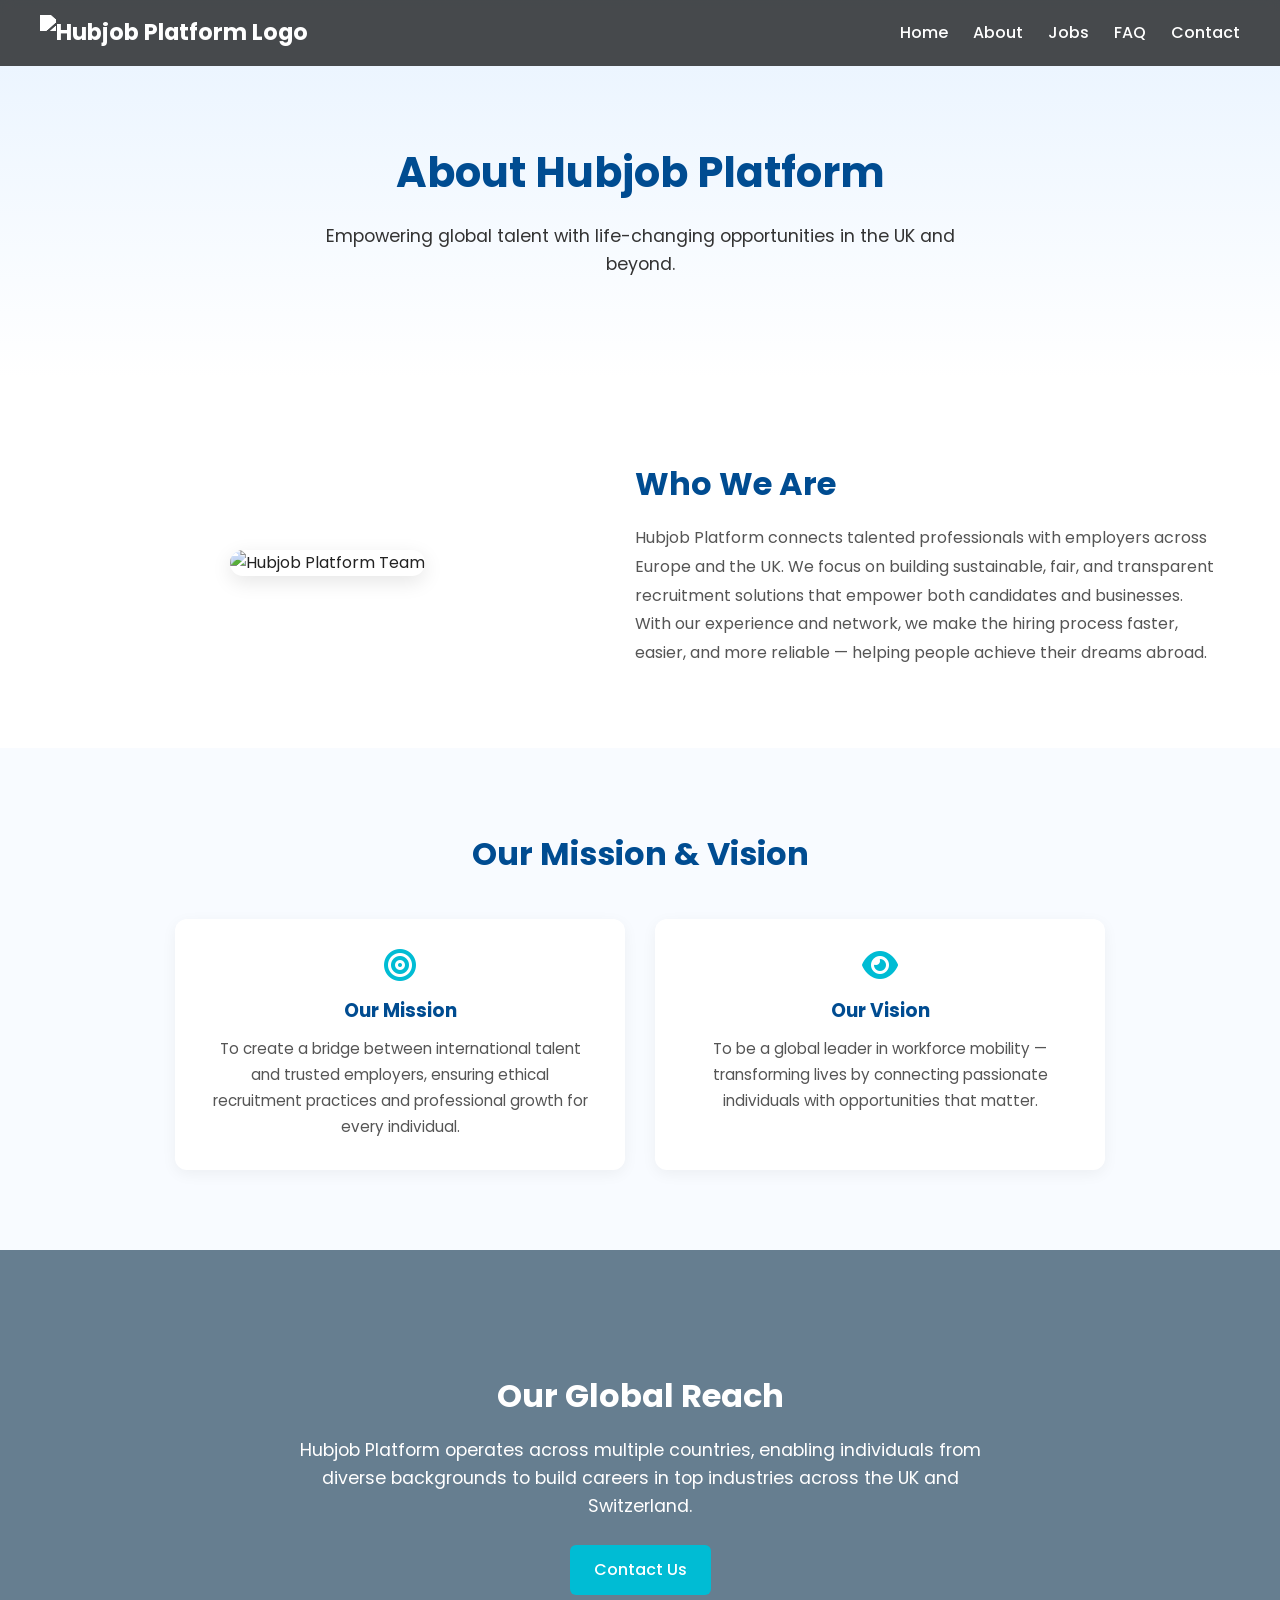
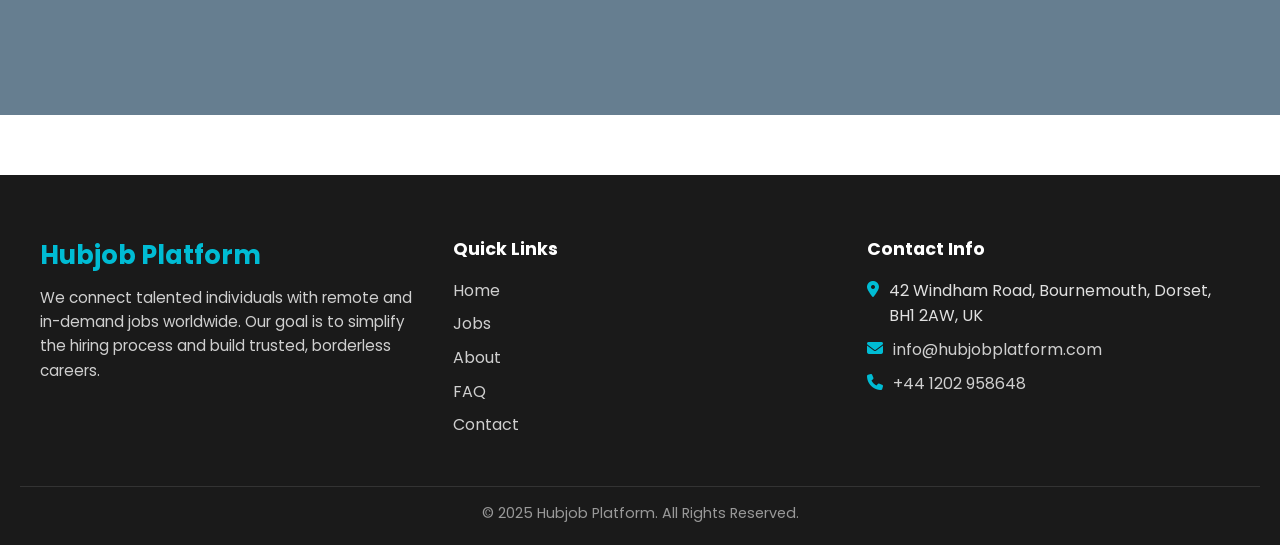
==== about.html @ c03b11eb "Initial commit" ====
<!DOCTYPE html>
<html lang="en">
<head>
  <meta charset="UTF-8" />
  <meta name="viewport" content="width=device-width, initial-scale=1.0" />
  <title>About | Hubjob Platform</title>
  <link rel="stylesheet" href="https://cdnjs.cloudflare.com/ajax/libs/font-awesome/6.5.0/css/all.min.css">
  <link href="https://fonts.googleapis.com/css2?family=Poppins:wght@300;400;600;700&amp;display=swap" rel="stylesheet">


<!-- Google tag (gtag.js) -->
<script async src="https://www.googletagmanager.com/gtag/js?id=AW-17786385681"></script>
<script>
  window.dataLayer = window.dataLayer || [];
  function gtag(){dataLayer.push(arguments);}
  gtag('js', new Date());

  gtag('config', 'AW-17786385681');
</script>


  <style>
    * { margin: 0; padding: 0; box-sizing: border-box; font-family: "Poppins", sans-serif; }
    body { background: #fff; color: #222; line-height: 1.6; }

    /* ===== NAVBAR ===== */
    nav {
      width: 100%;
      background: rgba(0, 0, 0, 0.7);
      position: fixed;
      top: 0;
      left: 0;
      z-index: 1000;
      display: flex;
      justify-content: space-between;
      align-items: center;
      padding: 15px 40px;
      backdrop-filter: blur(6px);
    }
    .nav-logo { color: #00bcd4; font-weight: 700; font-size: 1.4rem; text-decoration: none; }
    .nav-links { display: flex; gap: 25px; }
    .nav-links a { color: #fff; text-decoration: none; font-weight: 500; transition: color 0.3s ease; }
    .nav-links a:hover { color: #00bcd4; }
    .menu-toggle { display: none; font-size: 1.5rem; color: #fff; cursor: pointer; }

    @media (max-width: 768px) {
      .nav-links {
        display: none;
        position: absolute;
        top: 60px; right: 0;
        background: rgba(0, 0, 0, 0.9);
        flex-direction: column;
        width: 100%; text-align: center;
        padding: 15px 0;
      }
      .nav-links.active { display: flex; }
      .menu-toggle { display: block; }
    }

    /* ===== HERO SECTION ===== */
    .hero {
      background: linear-gradient(180deg, #e8f3ff, #ffffff);
      text-align: center;
      padding: 140px 20px 100px;
    }
    .hero h1 {
      font-size: 2.6rem;
      color: #004c91;
      font-weight: 700;
      margin-bottom: 15px;
      animation: fadeIn 1.2s ease forwards;
    }
    .hero p {
      color: #333;
      font-size: 1.1rem;
      max-width: 700px;
      margin: 0 auto;
      opacity: 0.9;
      animation: fadeIn 2s ease forwards;
    }

    /* ===== WHO WE ARE ===== */
    .about-section {
      display: flex;
      flex-wrap: wrap;
      align-items: center;
      justify-content: space-between;
      gap: 40px;
      max-width: 1200px;
      margin: 80px auto;
      padding: 0 20px;
    }
    .about-text {
      flex: 1 1 500px;
      animation: fadeInUp 1s ease forwards;
    }
    .about-text h2 {
      font-size: 2rem;
      color: #004c91;
      margin-bottom: 15px;
    }
    .about-text p {
      color: #555;
      font-size: 1rem;
      line-height: 1.8;
    }
    .about-image {
      flex: 1 1 450px;
      text-align: center;
      animation: fadeInUp 1.5s ease forwards;
    }
    .about-image img {
      max-width: 100%;
      height: auto;
      border-radius: 14px;
      box-shadow: 0 6px 20px rgba(0,0,0,0.1);
    }

    /* ===== MISSION & VISION ===== */
    .mission-vision {
      background: #f8fbff;
      padding: 80px 20px;
      text-align: center;
    }
    .mission-vision h2 {
      color: #004c91;
      font-size: 2rem;
      margin-bottom: 40px;
    }
    .mv-cards {
      display: flex;
      flex-wrap: wrap;
      justify-content: center;
      gap: 30px;
    }
    .mv-card {
      background: #fff;
      padding: 30px;
      border-radius: 12px;
      box-shadow: 0 4px 15px rgba(0,0,0,0.05);
      flex: 1 1 300px;
      max-width: 450px;
      animation: fadeInUp 1s ease forwards;
    }
    .mv-card i {
      font-size: 2rem;
      color: #00bcd4;
      margin-bottom: 15px;
    }
    .mv-card h3 {
      color: #004c91;
      margin-bottom: 10px;
    }
    .mv-card p {
      color: #555;
      font-size: 0.95rem;
      line-height: 1.7;
    }

    /* ===== GLOBAL REACH ===== */
    .global-reach {
      position: relative;
      background: url('https://images.unsplash.com/photo-1517638851339-4ab3d7eb7a2b?auto=format&amp;fit=crop&amp;w=1400&amp;q=80') center/cover no-repeat;
      color: #fff;
      text-align: center;
      padding: 120px 20px;
    }
    .global-reach::before {
      content: "";
      position: absolute;
      inset: 0;
      background: rgba(0, 40, 70, 0.6);
    }
    .global-reach h2, .global-reach p, .global-reach a {
      position: relative;
      z-index: 2;
    }
    .global-reach h2 {
      font-size: 2rem;
      margin-bottom: 15px;
    }
    .global-reach p {
      max-width: 700px;
      margin: 0 auto 25px;
      font-size: 1.1rem;
    }
    .global-reach a {
      display: inline-block;
      padding: 12px 24px;
      background: #00bcd4;
      color: #fff;
      text-decoration: none;
      border-radius: 6px;
      font-weight: 500;
      transition: background 0.3s ease;
    }
    .global-reach a:hover { background: #009cb4; }

    /* ===== FOOTER ===== */
    footer {
      background-color: #1a1a1a;
      color: #e0e0e0;
      padding: 60px 20px 20px;
      margin-top: 60px;
    }
    .footer-container {
      display: flex;
      flex-wrap: wrap;
      justify-content: space-between;
      gap: 40px;
      max-width: 1200px;
      margin: 0 auto;
    }
    .footer-col { flex: 1 1 300px; min-width: 250px; }
    .footer-logo { color: #00bcd4; font-size: 1.6rem; font-weight: 700; margin-bottom: 10px; }
    .footer-about { line-height: 1.6; font-size: 0.95rem; color: #cfcfcf; }
    .footer-col h3 { color: #fff; font-size: 1.1rem; margin-bottom: 15px; }
    .footer-col ul { list-style: none; padding: 0; margin: 0; }
    .footer-col ul li { margin: 8px 0; }
    .footer-col ul li a { color: #cfcfcf; text-decoration: none; transition: color 0.3s ease; }
    .footer-col ul li a:hover { color: #00bcd4; }
    .contact-list li { display: flex; align-items: flex-start; gap: 10px; }
    .contact-list i { color: #00bcd4; font-size: 1rem; margin-top: 3px; }
    .footer-bottom {
      text-align: center;
      border-top: 1px solid #333;
      margin-top: 40px;
      padding-top: 15px;
      font-size: 0.9rem;
      color: #999;
    }

    @media (max-width: 768px) {
      .about-section { flex-direction: column; text-align: center; }
      .footer-container { flex-direction: column; text-align: center; }
      .contact-list li { justify-content: center; }
    }

    /* ===== FADE ANIMATION ===== */
    @keyframes fadeInUp {
      from { opacity: 0; transform: translateY(20px); }
      to { opacity: 1; transform: translateY(0); }
    }
    @keyframes fadeIn {
      from { opacity: 0; }
      to { opacity: 1; }
    }
  </style>
</head>

<body>
  <!-- ===== NAVBAR ===== -->
  <nav>
    <a href="index.html" class="nav-logo">
      <img src="static/images/logo22.png"
           alt="Hubjob Platform Logo"
           style="height:50px; width:auto; filter: brightness(0) invert(1);">
    </a>
    <div class="menu-toggle" id="menu-toggle"><i class="fa-solid fa-bars"></i></div>
    <div class="nav-links" id="nav-links">
      <a href="index.html">Home</a>
      <a href="about.html" class="active">About</a>
      <a href="jobs.html">Jobs</a>
      <a href="faq.html">FAQ</a>
      <a href="apply.html">Contact</a>
    </div>
  </nav>

  <!-- ===== HERO ===== -->
  <section class="hero">
    <h1>About Hubjob Platform</h1>
    <p>Empowering global talent with life-changing opportunities in the UK and beyond.</p>
  </section>

  <!-- ===== WHO WE ARE ===== -->
  <section class="about-section">
    <div class="about-image">
      <img src="https://images.unsplash.com/photo-1600880292089-90a7e086ee0c?auto=format&amp;fit=crop&amp;w=900&amp;q=80" alt="Hubjob Platform Team">
    </div>
    <div class="about-text">
      <h2>Who We Are</h2>
      <p>Hubjob Platform connects talented professionals with employers across Europe and the UK.
      We focus on building sustainable, fair, and transparent recruitment solutions that empower
      both candidates and businesses. With our experience and network, we make the hiring process
      faster, easier, and more reliable — helping people achieve their dreams abroad.</p>
    </div>
  </section>

  <!-- ===== MISSION & VISION ===== -->
  <section class="mission-vision">
    <h2>Our Mission & Vision</h2>
    <div class="mv-cards">
      <div class="mv-card">
        <i class="fa-solid fa-bullseye"></i>
        <h3>Our Mission</h3>
        <p>To create a bridge between international talent and trusted employers,
        ensuring ethical recruitment practices and professional growth for every individual.</p>
      </div>
      <div class="mv-card">
        <i class="fa-solid fa-eye"></i>
        <h3>Our Vision</h3>
        <p>To be a global leader in workforce mobility — transforming lives by connecting
        passionate individuals with opportunities that matter.</p>
      </div>
    </div>
  </section>

  <!-- ===== GLOBAL REACH ===== -->
  <section class="global-reach">
    <h2>Our Global Reach</h2>
    <p>Hubjob Platform operates across multiple countries, enabling individuals from diverse
    backgrounds to build careers in top industries across the UK and Switzerland.</p>
    <a href="apply.html">Contact Us</a>
  </section>

  <!-- ===== FOOTER ===== -->
  <footer>
    <div class="footer-container">
      <div class="footer-col">
        <h2 class="footer-logo">Hubjob Platform</h2>
        <p class="footer-about">
          We connect talented individuals with remote and in-demand jobs worldwide. Our goal is to simplify the hiring process and build trusted, borderless careers.
        </p>
      </div>
      <div class="footer-col">
        <h3>Quick Links</h3>
        <ul>
          <li><a href="index.html">Home</a></li>
          <li><a href="jobs.html">Jobs</a></li>
          <li><a href="about.html">About</a></li>
          <li><a href="faq.html">FAQ</a></li>
          <li><a href="apply.html">Contact</a></li>
        </ul>
      </div>
      <div class="footer-col">
        <h3>Contact Info</h3>
        <ul class="contact-list">
          <li><i class="fa-solid fa-location-dot"></i><span>42 Windham Road, Bournemouth, Dorset, BH1 2AW, UK</span></li>
          <li><i class="fa-solid fa-envelope"></i><a href="mailto:info@hubjobplatform.com">info@hubjobplatform.com</a></li>
          <li><i class="fa-solid fa-phone"></i><a href="tel:+441202958648">+44 1202 958648</a></li>
        </ul>
      </div>
    </div>
    <div class="footer-bottom">
      <p>© 2025 Hubjob Platform. All Rights Reserved.</p>
    </div>
  </footer>

  <script>
    const toggle = document.getElementById('menu-toggle');
    const navLinks = document.getElementById('nav-links');
    toggle.addEventListener('click', () => {
      navLinks.classList.toggle('active');
    });
  </script>
</body>
</html>
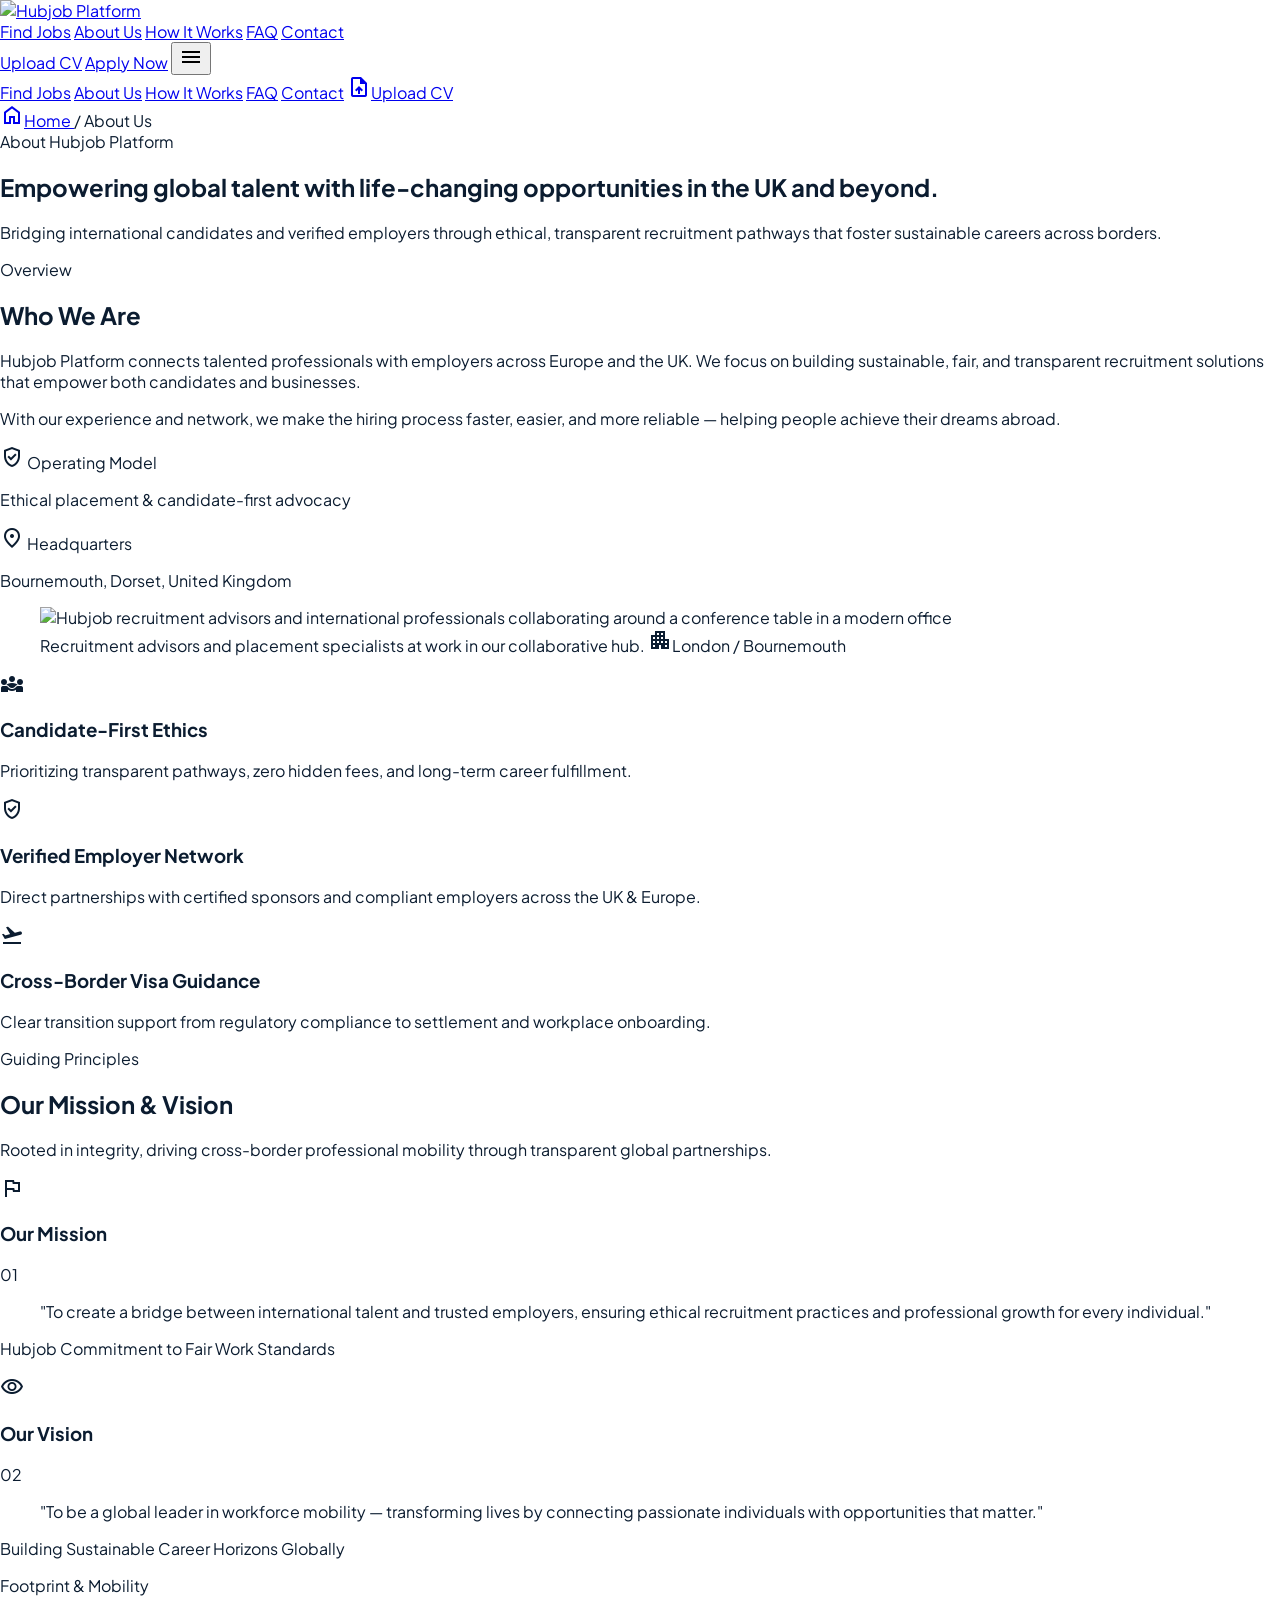
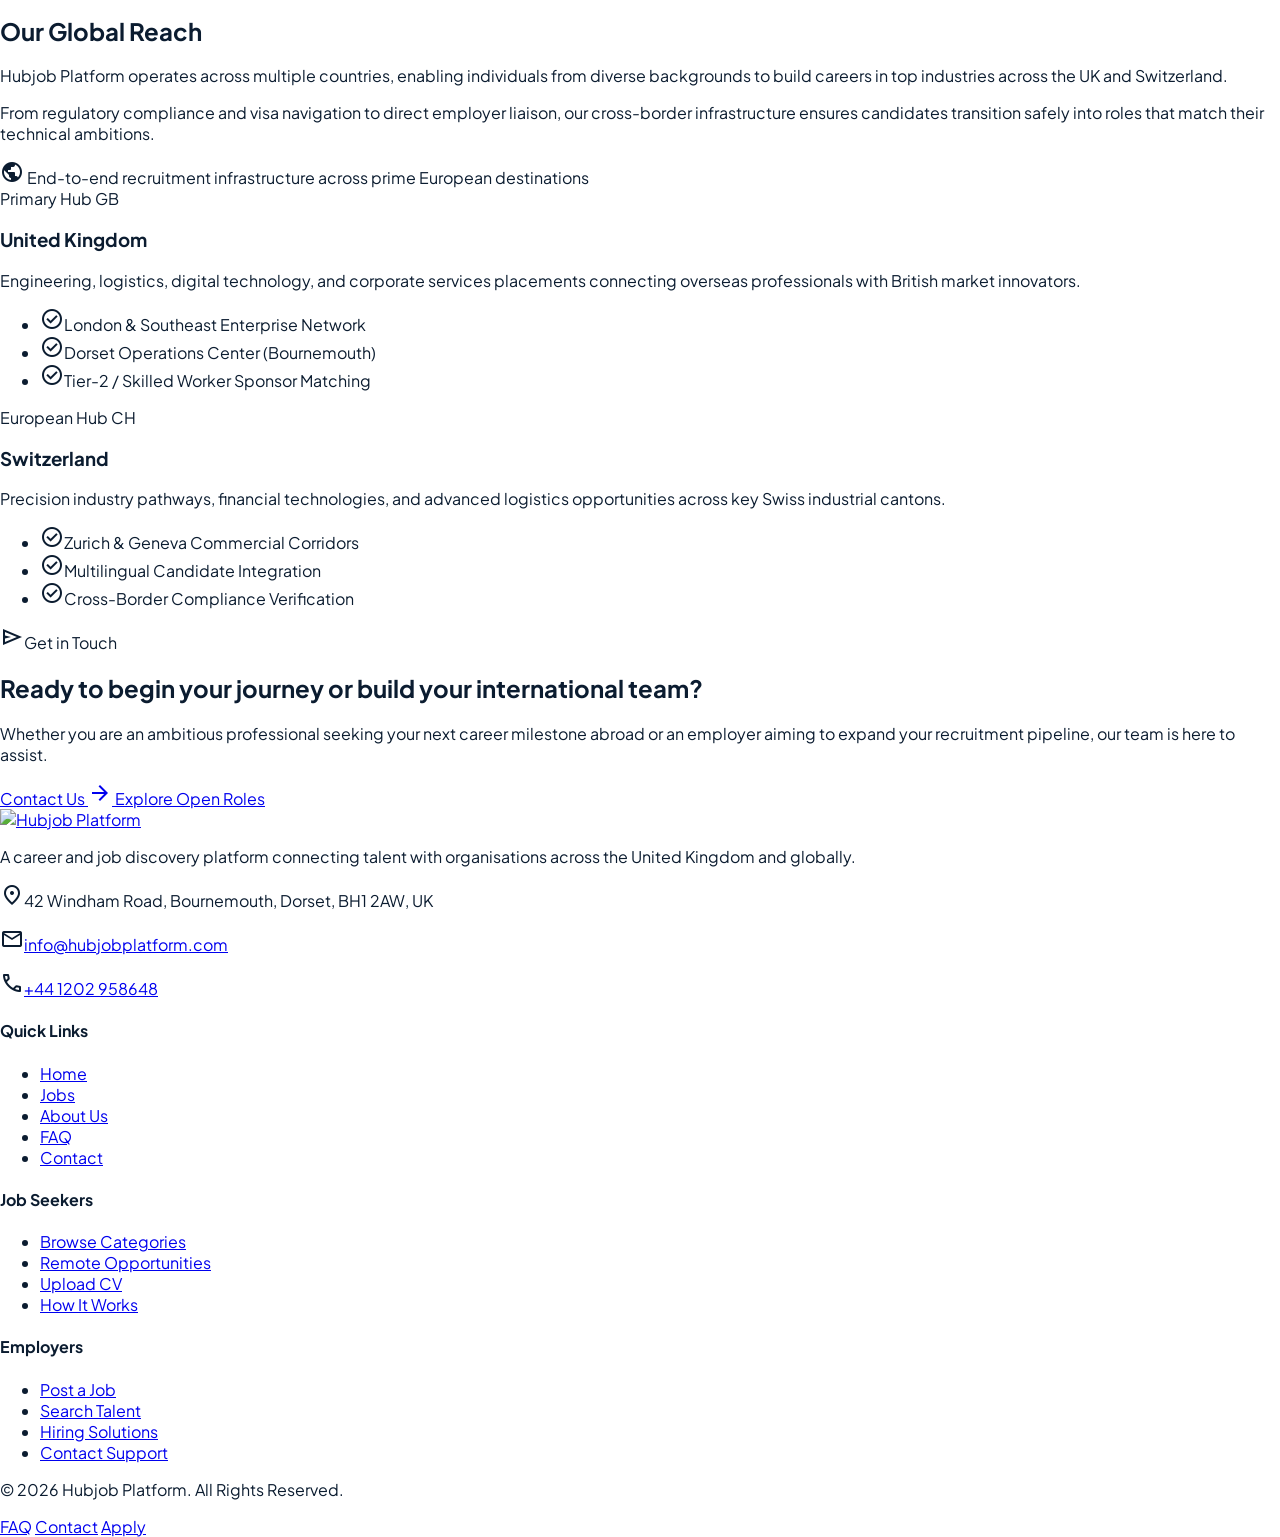
==== commit b11be694: "dc" ====
--- a/about.html
+++ b/about.html
@@ -1,12 +1,10 @@
 <!DOCTYPE html>
 <html lang="en">
 <head>
-  <meta charset="UTF-8" />
-  <meta name="viewport" content="width=device-width, initial-scale=1.0" />
-  <title>About | Hubjob Platform</title>
-  <link rel="stylesheet" href="https://cdnjs.cloudflare.com/ajax/libs/font-awesome/6.5.0/css/all.min.css">
-  <link href="https://fonts.googleapis.com/css2?family=Poppins:wght@300;400;600;700&amp;display=swap" rel="stylesheet">
-
+<meta charset="utf-8"/>
+<meta content="width=device-width, initial-scale=1.0" name="viewport"/>
+<title>About Us — Hubjob Platform</title>
+<meta content="Hubjob Platform bridges international candidates and verified employers through ethical, transparent recruitment across the UK and Europe." name="description"/>
 
 <!-- Google tag (gtag.js) -->
 <script async src="https://www.googletagmanager.com/gtag/js?id=AW-17786385681"></script>
@@ -14,344 +12,346 @@
   window.dataLayer = window.dataLayer || [];
   function gtag(){dataLayer.push(arguments);}
   gtag('js', new Date());
-
   gtag('config', 'AW-17786385681');
 </script>
 
-
-  <style>
-    * { margin: 0; padding: 0; box-sizing: border-box; font-family: "Poppins", sans-serif; }
-    body { background: #fff; color: #222; line-height: 1.6; }
-
-    /* ===== NAVBAR ===== */
-    nav {
-      width: 100%;
-      background: rgba(0, 0, 0, 0.7);
-      position: fixed;
-      top: 0;
-      left: 0;
-      z-index: 1000;
-      display: flex;
-      justify-content: space-between;
-      align-items: center;
-      padding: 15px 40px;
-      backdrop-filter: blur(6px);
-    }
-    .nav-logo { color: #00bcd4; font-weight: 700; font-size: 1.4rem; text-decoration: none; }
-    .nav-links { display: flex; gap: 25px; }
-    .nav-links a { color: #fff; text-decoration: none; font-weight: 500; transition: color 0.3s ease; }
-    .nav-links a:hover { color: #00bcd4; }
-    .menu-toggle { display: none; font-size: 1.5rem; color: #fff; cursor: pointer; }
-
-    @media (max-width: 768px) {
-      .nav-links {
-        display: none;
-        position: absolute;
-        top: 60px; right: 0;
-        background: rgba(0, 0, 0, 0.9);
-        flex-direction: column;
-        width: 100%; text-align: center;
-        padding: 15px 0;
-      }
-      .nav-links.active { display: flex; }
-      .menu-toggle { display: block; }
-    }
-
-    /* ===== HERO SECTION ===== */
-    .hero {
-      background: linear-gradient(180deg, #e8f3ff, #ffffff);
-      text-align: center;
-      padding: 140px 20px 100px;
-    }
-    .hero h1 {
-      font-size: 2.6rem;
-      color: #004c91;
-      font-weight: 700;
-      margin-bottom: 15px;
-      animation: fadeIn 1.2s ease forwards;
-    }
-    .hero p {
-      color: #333;
-      font-size: 1.1rem;
-      max-width: 700px;
-      margin: 0 auto;
-      opacity: 0.9;
-      animation: fadeIn 2s ease forwards;
-    }
-
-    /* ===== WHO WE ARE ===== */
-    .about-section {
-      display: flex;
-      flex-wrap: wrap;
-      align-items: center;
-      justify-content: space-between;
-      gap: 40px;
-      max-width: 1200px;
-      margin: 80px auto;
-      padding: 0 20px;
-    }
-    .about-text {
-      flex: 1 1 500px;
-      animation: fadeInUp 1s ease forwards;
-    }
-    .about-text h2 {
-      font-size: 2rem;
-      color: #004c91;
-      margin-bottom: 15px;
-    }
-    .about-text p {
-      color: #555;
-      font-size: 1rem;
-      line-height: 1.8;
-    }
-    .about-image {
-      flex: 1 1 450px;
-      text-align: center;
-      animation: fadeInUp 1.5s ease forwards;
-    }
-    .about-image img {
-      max-width: 100%;
-      height: auto;
-      border-radius: 14px;
-      box-shadow: 0 6px 20px rgba(0,0,0,0.1);
-    }
-
-    /* ===== MISSION & VISION ===== */
-    .mission-vision {
-      background: #f8fbff;
-      padding: 80px 20px;
-      text-align: center;
-    }
-    .mission-vision h2 {
-      color: #004c91;
-      font-size: 2rem;
-      margin-bottom: 40px;
-    }
-    .mv-cards {
-      display: flex;
-      flex-wrap: wrap;
-      justify-content: center;
-      gap: 30px;
-    }
-    .mv-card {
-      background: #fff;
-      padding: 30px;
-      border-radius: 12px;
-      box-shadow: 0 4px 15px rgba(0,0,0,0.05);
-      flex: 1 1 300px;
-      max-width: 450px;
-      animation: fadeInUp 1s ease forwards;
-    }
-    .mv-card i {
-      font-size: 2rem;
-      color: #00bcd4;
-      margin-bottom: 15px;
-    }
-    .mv-card h3 {
-      color: #004c91;
-      margin-bottom: 10px;
-    }
-    .mv-card p {
-      color: #555;
-      font-size: 0.95rem;
-      line-height: 1.7;
-    }
-
-    /* ===== GLOBAL REACH ===== */
-    .global-reach {
-      position: relative;
-      background: url('https://images.unsplash.com/photo-1517638851339-4ab3d7eb7a2b?auto=format&amp;fit=crop&amp;w=1400&amp;q=80') center/cover no-repeat;
-      color: #fff;
-      text-align: center;
-      padding: 120px 20px;
-    }
-    .global-reach::before {
-      content: "";
-      position: absolute;
-      inset: 0;
-      background: rgba(0, 40, 70, 0.6);
-    }
-    .global-reach h2, .global-reach p, .global-reach a {
-      position: relative;
-      z-index: 2;
-    }
-    .global-reach h2 {
-      font-size: 2rem;
-      margin-bottom: 15px;
-    }
-    .global-reach p {
-      max-width: 700px;
-      margin: 0 auto 25px;
-      font-size: 1.1rem;
-    }
-    .global-reach a {
-      display: inline-block;
-      padding: 12px 24px;
-      background: #00bcd4;
-      color: #fff;
-      text-decoration: none;
-      border-radius: 6px;
-      font-weight: 500;
-      transition: background 0.3s ease;
-    }
-    .global-reach a:hover { background: #009cb4; }
-
-    /* ===== FOOTER ===== */
-    footer {
-      background-color: #1a1a1a;
-      color: #e0e0e0;
-      padding: 60px 20px 20px;
-      margin-top: 60px;
-    }
-    .footer-container {
-      display: flex;
-      flex-wrap: wrap;
-      justify-content: space-between;
-      gap: 40px;
-      max-width: 1200px;
-      margin: 0 auto;
-    }
-    .footer-col { flex: 1 1 300px; min-width: 250px; }
-    .footer-logo { color: #00bcd4; font-size: 1.6rem; font-weight: 700; margin-bottom: 10px; }
-    .footer-about { line-height: 1.6; font-size: 0.95rem; color: #cfcfcf; }
-    .footer-col h3 { color: #fff; font-size: 1.1rem; margin-bottom: 15px; }
-    .footer-col ul { list-style: none; padding: 0; margin: 0; }
-    .footer-col ul li { margin: 8px 0; }
-    .footer-col ul li a { color: #cfcfcf; text-decoration: none; transition: color 0.3s ease; }
-    .footer-col ul li a:hover { color: #00bcd4; }
-    .contact-list li { display: flex; align-items: flex-start; gap: 10px; }
-    .contact-list i { color: #00bcd4; font-size: 1rem; margin-top: 3px; }
-    .footer-bottom {
-      text-align: center;
-      border-top: 1px solid #333;
-      margin-top: 40px;
-      padding-top: 15px;
-      font-size: 0.9rem;
-      color: #999;
-    }
-
-    @media (max-width: 768px) {
-      .about-section { flex-direction: column; text-align: center; }
-      .footer-container { flex-direction: column; text-align: center; }
-      .contact-list li { justify-content: center; }
-    }
-
-    /* ===== FADE ANIMATION ===== */
-    @keyframes fadeInUp {
-      from { opacity: 0; transform: translateY(20px); }
-      to { opacity: 1; transform: translateY(0); }
-    }
-    @keyframes fadeIn {
-      from { opacity: 0; }
-      to { opacity: 1; }
-    }
-  </style>
+<link href="https://fonts.googleapis.com" rel="preconnect"/>
+<link crossorigin="" href="https://fonts.gstatic.com" rel="preconnect"/>
+<link href="https://fonts.googleapis.com/css2?family=Plus+Jakarta+Sans:wght@400;500;600;700;800&amp;display=swap" rel="stylesheet"/>
+<link href="https://fonts.googleapis.com/css2?family=Material+Symbols+Outlined:opsz,wght,FILL,GRAD@20..48,100..700,0..1,-50..200&amp;display=block" rel="stylesheet"/>
+<link href="assets/css/site.css" rel="stylesheet"/>
+<script src="https://cdn.tailwindcss.com?plugins=forms"></script>
+<script src="assets/js/tailwind-config.js"></script>
 </head>
-
-<body>
-  <!-- ===== NAVBAR ===== -->
-  <nav>
-    <a href="index.html" class="nav-logo">
-      <img src="static/images/logo22.png"
-           alt="Hubjob Platform Logo"
-           style="height:50px; width:auto; filter: brightness(0) invert(1);">
-    </a>
-    <div class="menu-toggle" id="menu-toggle"><i class="fa-solid fa-bars"></i></div>
-    <div class="nav-links" id="nav-links">
-      <a href="index.html">Home</a>
-      <a href="about.html" class="active">About</a>
-      <a href="jobs.html">Jobs</a>
-      <a href="faq.html">FAQ</a>
-      <a href="apply.html">Contact</a>
-    </div>
-  </nav>
-
-  <!-- ===== HERO ===== -->
-  <section class="hero">
-    <h1>About Hubjob Platform</h1>
-    <p>Empowering global talent with life-changing opportunities in the UK and beyond.</p>
-  </section>
-
-  <!-- ===== WHO WE ARE ===== -->
-  <section class="about-section">
-    <div class="about-image">
-      <img src="https://images.unsplash.com/photo-1600880292089-90a7e086ee0c?auto=format&amp;fit=crop&amp;w=900&amp;q=80" alt="Hubjob Platform Team">
-    </div>
-    <div class="about-text">
-      <h2>Who We Are</h2>
-      <p>Hubjob Platform connects talented professionals with employers across Europe and the UK.
-      We focus on building sustainable, fair, and transparent recruitment solutions that empower
-      both candidates and businesses. With our experience and network, we make the hiring process
-      faster, easier, and more reliable — helping people achieve their dreams abroad.</p>
-    </div>
-  </section>
-
-  <!-- ===== MISSION & VISION ===== -->
-  <section class="mission-vision">
-    <h2>Our Mission & Vision</h2>
-    <div class="mv-cards">
-      <div class="mv-card">
-        <i class="fa-solid fa-bullseye"></i>
-        <h3>Our Mission</h3>
-        <p>To create a bridge between international talent and trusted employers,
-        ensuring ethical recruitment practices and professional growth for every individual.</p>
-      </div>
-      <div class="mv-card">
-        <i class="fa-solid fa-eye"></i>
-        <h3>Our Vision</h3>
-        <p>To be a global leader in workforce mobility — transforming lives by connecting
-        passionate individuals with opportunities that matter.</p>
-      </div>
-    </div>
-  </section>
-
-  <!-- ===== GLOBAL REACH ===== -->
-  <section class="global-reach">
-    <h2>Our Global Reach</h2>
-    <p>Hubjob Platform operates across multiple countries, enabling individuals from diverse
-    backgrounds to build careers in top industries across the UK and Switzerland.</p>
-    <a href="apply.html">Contact Us</a>
-  </section>
-
-  <!-- ===== FOOTER ===== -->
-  <footer>
-    <div class="footer-container">
-      <div class="footer-col">
-        <h2 class="footer-logo">Hubjob Platform</h2>
-        <p class="footer-about">
-          We connect talented individuals with remote and in-demand jobs worldwide. Our goal is to simplify the hiring process and build trusted, borderless careers.
-        </p>
-      </div>
-      <div class="footer-col">
-        <h3>Quick Links</h3>
-        <ul>
-          <li><a href="index.html">Home</a></li>
-          <li><a href="jobs.html">Jobs</a></li>
-          <li><a href="about.html">About</a></li>
-          <li><a href="faq.html">FAQ</a></li>
-          <li><a href="apply.html">Contact</a></li>
-        </ul>
-      </div>
-      <div class="footer-col">
-        <h3>Contact Info</h3>
-        <ul class="contact-list">
-          <li><i class="fa-solid fa-location-dot"></i><span>42 Windham Road, Bournemouth, Dorset, BH1 2AW, UK</span></li>
-          <li><i class="fa-solid fa-envelope"></i><a href="mailto:info@hubjobplatform.com">info@hubjobplatform.com</a></li>
-          <li><i class="fa-solid fa-phone"></i><a href="tel:+441202958648">+44 1202 958648</a></li>
-        </ul>
-      </div>
-    </div>
-    <div class="footer-bottom">
-      <p>© 2025 Hubjob Platform. All Rights Reserved.</p>
-    </div>
-  </footer>
-
-  <script>
-    const toggle = document.getElementById('menu-toggle');
-    const navLinks = document.getElementById('nav-links');
-    toggle.addEventListener('click', () => {
-      navLinks.classList.toggle('active');
-    });
-  </script>
+<body class="bg-white text-text-main font-sans antialiased selection:bg-slate-200">
+
+<!-- Header / Navigation -->
+<header class="sticky top-0 z-50 w-full bg-white/95 backdrop-blur-md border-b border-surface-border">
+<div class="max-w-6xl mx-auto px-4 sm:px-6 h-16 flex items-center justify-between gap-4">
+<a aria-label="Hubjob Platform home" class="flex items-center flex-shrink-0" href="index.html">
+<img alt="Hubjob Platform" class="h-9 w-auto object-contain" src="static/images/logo22.png"/>
+</a>
+<nav aria-label="Main" class="hidden md:flex items-center gap-6 lg:gap-7 text-[14px]">
+<a class="text-text-muted hover:text-primary transition-colors" href="jobs.html">Find Jobs</a>
+<a aria-current="page" class="font-semibold text-secondary" href="about.html">About Us</a>
+<a class="text-text-muted hover:text-primary transition-colors" href="index.html#how-it-works">How It Works</a>
+<a class="text-text-muted hover:text-primary transition-colors" href="faq.html">FAQ</a>
+<a class="text-text-muted hover:text-primary transition-colors" href="contact.html">Contact</a>
+</nav>
+<div class="flex items-center gap-2 sm:gap-3">
+<a class="hidden sm:inline-flex text-[14px] font-medium text-slate-700 hover:text-primary px-3 py-1.5 transition-colors" href="apply.html">Upload CV</a>
+<a class="inline-flex items-center justify-center text-[13px] font-semibold text-white bg-secondary hover:bg-secondary-hover px-4 py-2 rounded-md transition-colors shadow-sm" href="apply.html">Apply Now</a>
+<button aria-controls="mobile-menu" aria-expanded="false" aria-label="Open menu" class="md:hidden inline-flex items-center justify-center w-10 h-10 -mr-2 rounded-md text-primary hover:bg-slate-100 transition-colors" id="mobile-menu-toggle" type="button">
+<span class="material-symbols-outlined text-[26px]">menu</span>
+</button>
+</div>
+</div>
+<div class="md:hidden hidden border-t border-surface-border bg-white" id="mobile-menu">
+<nav aria-label="Mobile" class="max-w-6xl mx-auto px-4 sm:px-6 py-2 flex flex-col text-[15px]">
+<a class="py-3 border-b border-slate-100 text-slate-700 hover:text-primary" href="jobs.html">Find Jobs</a>
+<a aria-current="page" class="py-3 border-b border-slate-100 font-semibold text-secondary" href="about.html">About Us</a>
+<a class="py-3 border-b border-slate-100 text-slate-700 hover:text-primary" href="index.html#how-it-works">How It Works</a>
+<a class="py-3 border-b border-slate-100 text-slate-700 hover:text-primary" href="faq.html">FAQ</a>
+<a class="py-3 text-slate-700 hover:text-primary" href="contact.html">Contact</a>
+<a class="sm:hidden my-3 inline-flex items-center justify-center gap-2 rounded-md border border-slate-300 px-4 py-2.5 text-sm font-semibold text-primary" href="apply.html"><span class="material-symbols-outlined text-[18px]">upload_file</span>Upload CV</a>
+</nav>
+</div>
+</header>
+
+<main class="w-full">
+
+<!-- 1. Page hero -->
+<section class="w-full bg-gradient-to-b from-[#f5f8ff] via-[#f8faff] to-white border-b border-surface-border/60">
+<div class="max-w-6xl mx-auto px-4 sm:px-6 pt-8 pb-12 sm:pt-10 sm:pb-16 md:pt-14 md:pb-20">
+<nav aria-label="Breadcrumb" class="flex items-center gap-2 text-xs font-medium text-text-subtle mb-6">
+<a class="hover:text-primary transition-colors flex items-center gap-1" href="index.html">
+<span class="material-symbols-outlined text-[15px]">home</span><span>Home</span>
+</a>
+<span class="text-slate-300">/</span>
+<span class="text-secondary font-semibold">About Us</span>
+</nav>
+<div class="max-w-4xl">
+<div class="inline-flex items-center gap-2 px-3 py-1 rounded-full bg-orange-50 border border-orange-200/80 mb-5">
+<span class="w-1.5 h-1.5 rounded-full bg-secondary"></span>
+<span class="text-[11px] font-bold uppercase tracking-wider text-secondary">About Hubjob Platform</span>
+</div>
+<h1 class="text-3xl sm:text-4xl md:text-5xl font-extrabold text-primary tracking-tight leading-[1.18] mb-6">
+Empowering global talent with life-changing opportunities in the UK and beyond.
+</h1>
+<div class="w-16 h-1 bg-secondary rounded-full mb-6"></div>
+<p class="text-base sm:text-lg text-text-muted leading-relaxed max-w-2xl">
+Bridging international candidates and verified employers through ethical, transparent recruitment pathways that foster sustainable careers across borders.
+</p>
+</div>
+</div>
+</section>
+
+<!-- 2. Who we are -->
+<section class="w-full bg-white py-14 md:py-24">
+<div class="max-w-6xl mx-auto px-4 sm:px-6">
+<div class="grid grid-cols-1 lg:grid-cols-12 gap-10 lg:gap-14 items-center">
+<div class="lg:col-span-5 flex flex-col justify-between">
+<div>
+<div class="flex items-center gap-2 mb-3">
+<span class="h-px w-6 bg-secondary"></span>
+<span class="text-xs uppercase tracking-widest text-secondary font-bold">Overview</span>
+</div>
+<h2 class="text-2xl sm:text-3xl font-bold text-primary mb-5 tracking-tight">Who We Are</h2>
+<div class="space-y-4 text-text-muted text-[15px] sm:text-base leading-relaxed">
+<p>Hubjob Platform connects talented professionals with employers across Europe and the UK. We focus on building sustainable, fair, and transparent recruitment solutions that empower both candidates and businesses.</p>
+<p>With our experience and network, we make the hiring process faster, easier, and more reliable — helping people achieve their dreams abroad.</p>
+</div>
+</div>
+<div class="mt-8 pt-6 border-t border-slate-100 grid grid-cols-1 sm:grid-cols-2 gap-4">
+<div class="bg-surface-muted p-4 rounded-lg border border-slate-200/80">
+<div class="flex items-center gap-2 mb-1.5 text-secondary">
+<span class="material-symbols-outlined text-[18px]">verified_user</span>
+<span class="text-[11px] font-bold uppercase tracking-wider text-slate-500">Operating Model</span>
+</div>
+<p class="text-[13px] font-semibold text-primary leading-snug">Ethical placement &amp; candidate-first advocacy</p>
+</div>
+<div class="bg-surface-muted p-4 rounded-lg border border-slate-200/80">
+<div class="flex items-center gap-2 mb-1.5 text-secondary">
+<span class="material-symbols-outlined text-[18px]">location_on</span>
+<span class="text-[11px] font-bold uppercase tracking-wider text-slate-500">Headquarters</span>
+</div>
+<p class="text-[13px] font-semibold text-primary leading-snug">Bournemouth, Dorset, United Kingdom</p>
+</div>
+</div>
+</div>
+<div class="lg:col-span-7">
+<figure class="relative bg-white p-2.5 rounded-2xl border border-slate-200/90 shadow-md shadow-slate-100">
+<div class="overflow-hidden rounded-xl aspect-[16/10] bg-surface-container-low">
+<img alt="Hubjob recruitment advisors and international professionals collaborating around a conference table in a modern office" class="w-full h-full object-cover transition-transform duration-500 hover:scale-[1.02]" loading="lazy" onerror="this.onerror=null;this.src='https://images.unsplash.com/photo-1600880292089-90a7e086ee0c?auto=format&amp;fit=crop&amp;w=1200&amp;q=80';" src="https://lh3.googleusercontent.com/aida/[base64]"/>
+</div>
+<figcaption class="pt-3 px-2 pb-1 flex flex-col sm:flex-row sm:items-center justify-between text-xs text-text-muted gap-2">
+<span class="flex items-start sm:items-center gap-2">
+<span class="w-2 h-2 mt-1 sm:mt-0 rounded-full bg-emerald-500 shrink-0"></span>
+<span>Recruitment advisors and placement specialists at work in our collaborative hub.</span>
+</span>
+<span class="text-slate-400 font-medium shrink-0 flex items-center gap-1">
+<span class="material-symbols-outlined text-[14px]">apartment</span>London / Bournemouth
+</span>
+</figcaption>
+</figure>
+</div>
+</div>
+</div>
+</section>
+
+<!-- 3. Trust & values strip -->
+<section class="w-full bg-[#f4f7fc] border-y border-surface-border/80 py-10">
+<div class="max-w-6xl mx-auto px-4 sm:px-6">
+<div class="grid grid-cols-1 md:grid-cols-3 gap-4 md:gap-6 lg:gap-8">
+<div class="flex items-start gap-3.5 bg-white p-5 rounded-xl border border-slate-200/70 shadow-sm">
+<div class="w-10 h-10 rounded-lg bg-orange-100/70 text-secondary flex items-center justify-center shrink-0">
+<span class="material-symbols-outlined text-[22px]">diversity_3</span>
+</div>
+<div>
+<h3 class="text-sm font-bold text-primary mb-1">Candidate-First Ethics</h3>
+<p class="text-xs text-text-muted leading-relaxed">Prioritizing transparent pathways, zero hidden fees, and long-term career fulfillment.</p>
+</div>
+</div>
+<div class="flex items-start gap-3.5 bg-white p-5 rounded-xl border border-slate-200/70 shadow-sm">
+<div class="w-10 h-10 rounded-lg bg-indigo-100/70 text-primary flex items-center justify-center shrink-0">
+<span class="material-symbols-outlined text-[22px]">gpp_good</span>
+</div>
+<div>
+<h3 class="text-sm font-bold text-primary mb-1">Verified Employer Network</h3>
+<p class="text-xs text-text-muted leading-relaxed">Direct partnerships with certified sponsors and compliant employers across the UK &amp; Europe.</p>
+</div>
+</div>
+<div class="flex items-start gap-3.5 bg-white p-5 rounded-xl border border-slate-200/70 shadow-sm">
+<div class="w-10 h-10 rounded-lg bg-blue-100/70 text-blue-700 flex items-center justify-center shrink-0">
+<span class="material-symbols-outlined text-[22px]">flight_takeoff</span>
+</div>
+<div>
+<h3 class="text-sm font-bold text-primary mb-1">Cross-Border Visa Guidance</h3>
+<p class="text-xs text-text-muted leading-relaxed">Clear transition support from regulatory compliance to settlement and workplace onboarding.</p>
+</div>
+</div>
+</div>
+</div>
+</section>
+
+<!-- 4. Mission & vision -->
+<section class="w-full bg-white py-14 md:py-24">
+<div class="max-w-6xl mx-auto px-4 sm:px-6">
+<div class="text-center max-w-2xl mx-auto mb-10 md:mb-14">
+<span class="text-xs uppercase tracking-widest text-secondary font-bold block mb-2">Guiding Principles</span>
+<h2 class="text-2xl sm:text-3xl font-extrabold text-primary tracking-tight">Our Mission &amp; Vision</h2>
+<div class="w-12 h-0.5 bg-secondary mx-auto mt-4 mb-4"></div>
+<p class="text-sm text-text-muted">Rooted in integrity, driving cross-border professional mobility through transparent global partnerships.</p>
+</div>
+<div class="grid grid-cols-1 md:grid-cols-2 gap-6 md:gap-8">
+<div class="relative bg-gradient-to-br from-white to-[#fbfcfe] p-6 sm:p-8 md:p-10 rounded-2xl border border-slate-200/90 shadow-sm hover:shadow-md transition-shadow">
+<div class="flex items-center justify-between mb-6">
+<div class="flex items-center gap-3">
+<div class="w-10 h-10 rounded-lg bg-orange-50 border border-orange-200 flex items-center justify-center text-secondary">
+<span class="material-symbols-outlined text-[20px]">flag</span>
+</div>
+<h3 class="text-xl font-bold text-primary">Our Mission</h3>
+</div>
+<span class="text-2xl font-black text-secondary/30">01</span>
+</div>
+<blockquote class="text-[15px] sm:text-base text-text-muted leading-relaxed border-l-2 border-secondary pl-4 my-2 italic">
+"To create a bridge between international talent and trusted employers, ensuring ethical recruitment practices and professional growth for every individual."
+</blockquote>
+<p class="mt-6 text-xs text-slate-400">Hubjob Commitment to Fair Work Standards</p>
+</div>
+<div class="relative bg-gradient-to-br from-white to-[#fbfcfe] p-6 sm:p-8 md:p-10 rounded-2xl border border-slate-200/90 shadow-sm hover:shadow-md transition-shadow">
+<div class="flex items-center justify-between mb-6">
+<div class="flex items-center gap-3">
+<div class="w-10 h-10 rounded-lg bg-indigo-50 border border-indigo-200 flex items-center justify-center text-primary">
+<span class="material-symbols-outlined text-[20px]">visibility</span>
+</div>
+<h3 class="text-xl font-bold text-primary">Our Vision</h3>
+</div>
+<span class="text-2xl font-black text-secondary/30">02</span>
+</div>
+<blockquote class="text-[15px] sm:text-base text-text-muted leading-relaxed border-l-2 border-primary pl-4 my-2 italic">
+"To be a global leader in workforce mobility — transforming lives by connecting passionate individuals with opportunities that matter."
+</blockquote>
+<p class="mt-6 text-xs text-slate-400">Building Sustainable Career Horizons Globally</p>
+</div>
+</div>
+</div>
+</section>
+
+<!-- 5. Global reach -->
+<section class="w-full bg-[#f8faff] border-t border-surface-border py-14 md:py-24" id="global-reach">
+<div class="max-w-6xl mx-auto px-4 sm:px-6">
+<div class="grid grid-cols-1 lg:grid-cols-12 gap-10 lg:gap-14 items-start">
+<div class="lg:col-span-5">
+<div class="inline-flex items-center gap-2 px-3 py-1 rounded-full bg-slate-200/60 mb-4">
+<span class="text-[11px] font-bold uppercase tracking-wider text-primary">Footprint &amp; Mobility</span>
+</div>
+<h2 class="text-2xl sm:text-3xl font-extrabold text-primary mb-5 tracking-tight">Our Global Reach</h2>
+<p class="text-[15px] sm:text-base text-text-muted leading-relaxed mb-4">
+Hubjob Platform operates across multiple countries, enabling individuals from diverse backgrounds to build careers in top industries across the UK and Switzerland.
+</p>
+<p class="text-sm text-text-subtle leading-relaxed mb-6">
+From regulatory compliance and visa navigation to direct employer liaison, our cross-border infrastructure ensures candidates transition safely into roles that match their technical ambitions.
+</p>
+<div class="p-4 rounded-xl bg-white border border-slate-200 flex items-center gap-3">
+<span class="material-symbols-outlined text-secondary text-[24px]">public</span>
+<span class="text-xs font-semibold text-primary">End-to-end recruitment infrastructure across prime European destinations</span>
+</div>
+</div>
+<div class="lg:col-span-7 grid grid-cols-1 sm:grid-cols-2 gap-6">
+<div class="bg-white p-6 sm:p-7 rounded-2xl border border-slate-200 shadow-sm hover:border-slate-300 transition-all flex flex-col justify-between">
+<div>
+<div class="flex items-center justify-between mb-3">
+<span class="px-2.5 py-0.5 rounded text-[11px] font-bold uppercase tracking-wider bg-orange-100 text-secondary">Primary Hub</span>
+<span class="text-xs font-bold text-slate-400">GB</span>
+</div>
+<h3 class="text-lg font-bold text-primary mb-2">United Kingdom</h3>
+<p class="text-xs text-text-muted leading-relaxed mb-5">Engineering, logistics, digital technology, and corporate services placements connecting overseas professionals with British market innovators.</p>
+</div>
+<ul class="space-y-2.5 pt-4 border-t border-slate-100 text-xs text-text-muted font-medium">
+<li class="flex items-start gap-2"><span class="material-symbols-outlined text-emerald-600 text-[16px] shrink-0">check_circle</span><span>London &amp; Southeast Enterprise Network</span></li>
+<li class="flex items-start gap-2"><span class="material-symbols-outlined text-emerald-600 text-[16px] shrink-0">check_circle</span><span>Dorset Operations Center (Bournemouth)</span></li>
+<li class="flex items-start gap-2"><span class="material-symbols-outlined text-emerald-600 text-[16px] shrink-0">check_circle</span><span>Tier-2 / Skilled Worker Sponsor Matching</span></li>
+</ul>
+</div>
+<div class="bg-white p-6 sm:p-7 rounded-2xl border border-slate-200 shadow-sm hover:border-slate-300 transition-all flex flex-col justify-between">
+<div>
+<div class="flex items-center justify-between mb-3">
+<span class="px-2.5 py-0.5 rounded text-[11px] font-bold uppercase tracking-wider bg-indigo-100 text-primary">European Hub</span>
+<span class="text-xs font-bold text-slate-400">CH</span>
+</div>
+<h3 class="text-lg font-bold text-primary mb-2">Switzerland</h3>
+<p class="text-xs text-text-muted leading-relaxed mb-5">Precision industry pathways, financial technologies, and advanced logistics opportunities across key Swiss industrial cantons.</p>
+</div>
+<ul class="space-y-2.5 pt-4 border-t border-slate-100 text-xs text-text-muted font-medium">
+<li class="flex items-start gap-2"><span class="material-symbols-outlined text-emerald-600 text-[16px] shrink-0">check_circle</span><span>Zurich &amp; Geneva Commercial Corridors</span></li>
+<li class="flex items-start gap-2"><span class="material-symbols-outlined text-emerald-600 text-[16px] shrink-0">check_circle</span><span>Multilingual Candidate Integration</span></li>
+<li class="flex items-start gap-2"><span class="material-symbols-outlined text-emerald-600 text-[16px] shrink-0">check_circle</span><span>Cross-Border Compliance Verification</span></li>
+</ul>
+</div>
+</div>
+</div>
+</div>
+</section>
+
+<!-- 6. Get in touch -->
+<section class="w-full bg-white py-14 md:py-24 border-t border-surface-border">
+<div class="max-w-6xl mx-auto px-4 sm:px-6">
+<div class="bg-gradient-to-br from-[#070235] to-[#120a59] text-white rounded-2xl sm:rounded-3xl p-6 sm:p-12 md:p-16 shadow-xl relative overflow-hidden">
+<div class="absolute -right-20 -bottom-20 w-80 h-80 bg-secondary/15 rounded-full blur-3xl pointer-events-none"></div>
+<div class="absolute -left-20 -top-20 w-80 h-80 bg-blue-500/10 rounded-full blur-3xl pointer-events-none"></div>
+<div class="relative z-10 max-w-2xl">
+<div class="inline-flex items-center gap-2 px-3 py-1 rounded-full bg-white/10 text-orange-200 text-xs font-bold uppercase tracking-wider mb-5">
+<span class="material-symbols-outlined text-[15px]">send</span><span>Get in Touch</span>
+</div>
+<h2 class="text-2xl sm:text-3xl md:text-4xl font-extrabold tracking-tight leading-tight mb-4 text-white">Ready to begin your journey or build your international team?</h2>
+<p class="text-sm sm:text-base text-slate-300 leading-relaxed mb-8">Whether you are an ambitious professional seeking your next career milestone abroad or an employer aiming to expand your recruitment pipeline, our team is here to assist.</p>
+<div class="flex flex-col sm:flex-row sm:flex-wrap items-stretch sm:items-center gap-3 sm:gap-4">
+<a class="inline-flex items-center justify-center font-semibold text-sm text-white bg-secondary hover:bg-secondary-hover px-6 py-3.5 rounded-lg shadow-md transition-all hover:shadow-lg" href="contact.html">
+Contact Us <span class="material-symbols-outlined ml-2 text-[18px]">arrow_forward</span>
+</a>
+<a class="inline-flex items-center justify-center font-semibold text-sm text-white bg-white/10 hover:bg-white/20 border border-white/20 px-6 py-3.5 rounded-lg transition-all" href="jobs.html">Explore Open Roles</a>
+</div>
+</div>
+</div>
+</div>
+</section>
+
+</main>
+
+<!-- Footer -->
+<footer class="w-full bg-[#f8fafc] text-slate-700 border-t border-slate-200">
+<div class="max-w-6xl mx-auto px-4 sm:px-6 py-12 md:py-16">
+<div class="grid grid-cols-2 md:grid-cols-4 gap-8 mb-10 md:mb-12">
+<div class="col-span-2 md:col-span-1">
+<a class="inline-flex items-center mb-3" href="index.html"><img alt="Hubjob Platform" class="h-8 w-auto object-contain" src="static/images/logo22.png"/></a>
+<p class="text-xs text-text-muted leading-relaxed mb-4">A career and job discovery platform connecting talent with organisations across the United Kingdom and globally.</p>
+<div class="text-xs text-text-muted space-y-1.5">
+<p class="flex items-start gap-1.5"><span class="material-symbols-outlined text-[16px] text-primary">location_on</span><span>42 Windham Road, Bournemouth, Dorset, BH1 2AW, UK</span></p>
+<p class="flex items-center gap-1.5"><span class="material-symbols-outlined text-[16px] text-primary">mail</span><a class="hover:text-primary underline" href="mailto:info@hubjobplatform.com">info@hubjobplatform.com</a></p>
+<p class="flex items-center gap-1.5"><span class="material-symbols-outlined text-[16px] text-primary">call</span><a class="hover:text-primary" href="tel:+441202958648">+44 1202 958648</a></p>
+</div>
+</div>
+<div>
+<h4 class="font-bold text-slate-900 mb-3 text-xs uppercase tracking-wider">Quick Links</h4>
+<ul class="space-y-2 text-text-muted text-sm md:text-xs">
+<li><a class="hover:text-primary transition-colors" href="index.html">Home</a></li>
+<li><a class="hover:text-primary transition-colors" href="jobs.html">Jobs</a></li>
+<li><a class="font-semibold text-secondary" href="about.html">About Us</a></li>
+<li><a class="hover:text-primary transition-colors" href="faq.html">FAQ</a></li>
+<li><a class="hover:text-primary transition-colors" href="contact.html">Contact</a></li>
+</ul>
+</div>
+<div>
+<h4 class="font-bold text-slate-900 mb-3 text-xs uppercase tracking-wider">Job Seekers</h4>
+<ul class="space-y-2 text-text-muted text-sm md:text-xs">
+<li><a class="hover:text-primary transition-colors" href="index.html#categories">Browse Categories</a></li>
+<li><a class="hover:text-primary transition-colors" href="jobs.html?work=remote">Remote Opportunities</a></li>
+<li><a class="hover:text-primary transition-colors" href="apply.html">Upload CV</a></li>
+<li><a class="hover:text-primary transition-colors" href="index.html#how-it-works">How It Works</a></li>
+</ul>
+</div>
+<div>
+<h4 class="font-bold text-slate-900 mb-3 text-xs uppercase tracking-wider">Employers</h4>
+<ul class="space-y-2 text-text-muted text-sm md:text-xs">
+<li><a class="hover:text-primary transition-colors" href="mailto:info@hubjobplatform.com?subject=Post%20a%20Job">Post a Job</a></li>
+<li><a class="hover:text-primary transition-colors" href="mailto:info@hubjobplatform.com?subject=Talent%20Search">Search Talent</a></li>
+<li><a class="hover:text-primary transition-colors" href="about.html#global-reach">Hiring Solutions</a></li>
+<li><a class="hover:text-primary transition-colors" href="contact.html">Contact Support</a></li>
+</ul>
+</div>
+</div>
+<div class="pt-8 border-t border-slate-200 flex flex-col sm:flex-row items-center justify-between text-xs text-text-subtle gap-4 text-center">
+<p>© <span data-year>2025</span> Hubjob Platform. All Rights Reserved.</p>
+<div class="flex items-center gap-6">
+<a class="hover:text-slate-600 transition-colors" href="faq.html">FAQ</a>
+<a class="hover:text-slate-600 transition-colors" href="contact.html">Contact</a>
+<a class="hover:text-slate-600 transition-colors" href="apply.html">Apply</a>
+</div>
+</div>
+</div>
+</footer>
+
+<script src="assets/js/site.js"></script>
 </body>
-</html>+</html>
--- a/assets/css/site.css
+++ b/assets/css/site.css
@@ -0,0 +1,177 @@
+html {
+  scroll-behavior: smooth;
+  -webkit-text-size-adjust: 100%;
+}
+
+body {
+  margin: 0;
+  font-family: "Plus Jakarta Sans", sans-serif;
+  color: #0b1c30;
+  background-color: #ffffff;
+}
+
+/* Keeps anchored sections clear of the sticky header. */
+[id] {
+  scroll-margin-top: 5rem;
+}
+
+.material-symbols-outlined {
+  font-variation-settings: "FILL" 0, "wght" 400, "GRAD" 0, "opsz" 24;
+  line-height: 1;
+  user-select: none;
+}
+
+.scrollbar-none {
+  scrollbar-width: none;
+}
+.scrollbar-none::-webkit-scrollbar {
+  display: none;
+}
+
+/* ===== Floating apply button ===== */
+.floating-apply-btn {
+  opacity: 0;
+  transform: translateY(20px);
+  pointer-events: none;
+  transition: opacity 0.6s ease, transform 0.6s ease, background-color 0.2s ease;
+}
+.floating-apply-btn.is-visible {
+  opacity: 1;
+  transform: translateY(0);
+  pointer-events: auto;
+}
+.floating-apply-btn.is-hidden {
+  opacity: 0;
+  transform: translateY(20px);
+  pointer-events: none;
+}
+
+/* ===== Application form: country pickers ===== */
+.nationality-wrapper {
+  position: relative;
+  width: 100%;
+}
+.nationality-input {
+  cursor: pointer;
+  padding-right: 2.5rem !important;
+  background-color: #ffffff;
+}
+.nationality-input.has-flag {
+  padding-left: 2.75rem !important;
+}
+.nationality-input.error {
+  border-color: #ba1a1a !important;
+}
+.nationality-flag-display {
+  position: absolute;
+  left: 0.875rem;
+  top: 50%;
+  transform: translateY(-50%);
+  width: 20px;
+  height: 15px;
+  pointer-events: none;
+  display: none;
+}
+.nationality-flag-display.show {
+  display: block;
+}
+.nationality-flag-display img,
+.nationality-flag {
+  width: 100%;
+  height: 100%;
+  object-fit: cover;
+  border: 1px solid #e2e8f0;
+  border-radius: 2px;
+}
+.nationality-flag {
+  width: 22px;
+  height: 16px;
+  flex-shrink: 0;
+}
+.nationality-chevron {
+  position: absolute;
+  right: 0.75rem;
+  top: 50%;
+  transform: translateY(-50%);
+  pointer-events: none;
+  color: #787680;
+  transition: transform 0.2s ease;
+}
+.nationality-wrapper.active .nationality-chevron {
+  transform: translateY(-50%) rotate(180deg);
+}
+.nationality-dropdown {
+  position: absolute;
+  top: 100%;
+  left: 0;
+  right: 0;
+  margin-top: 0.25rem;
+  max-height: 18rem;
+  overflow-y: auto;
+  background: #ffffff;
+  border: 1px solid #e2e8f0;
+  border-radius: 0.75rem;
+  box-shadow: 0 10px 30px rgba(7, 2, 53, 0.12);
+  z-index: 40;
+  display: none;
+}
+.nationality-dropdown.active {
+  display: block;
+}
+.nationality-search {
+  position: sticky;
+  top: 0;
+  padding: 0.5rem;
+  background: #ffffff;
+  border-bottom: 1px solid #eef2f7;
+  z-index: 1;
+}
+.nationality-option {
+  width: 100%;
+  display: flex;
+  align-items: center;
+  gap: 0.625rem;
+  padding: 0.625rem 0.875rem;
+  font-size: 0.875rem;
+  text-align: left;
+  color: #0b1c30;
+  background: transparent;
+  border: 0;
+  cursor: pointer;
+}
+.nationality-option:hover,
+.nationality-option:focus-visible {
+  background: #eff4ff;
+  outline: none;
+}
+
+/* ===== Application form: CV upload ===== */
+.upload-area.dragover {
+  background: #e5eeff;
+  border-color: #070235;
+}
+
+/* ===== Application form: status messages ===== */
+.form-alert {
+  margin-top: 1.25rem;
+  padding: 0.875rem 1rem;
+  border-radius: 0.5rem;
+  border-left: 4px solid;
+  font-size: 0.875rem;
+  line-height: 1.5;
+}
+.form-alert--info {
+  background: #eff4ff;
+  border-color: #070235;
+  color: #070235;
+}
+.form-alert--success {
+  background: #ecfdf5;
+  border-color: #059669;
+  color: #065f46;
+}
+.form-alert--error {
+  background: #ffdad6;
+  border-color: #ba1a1a;
+  color: #93000a;
+}
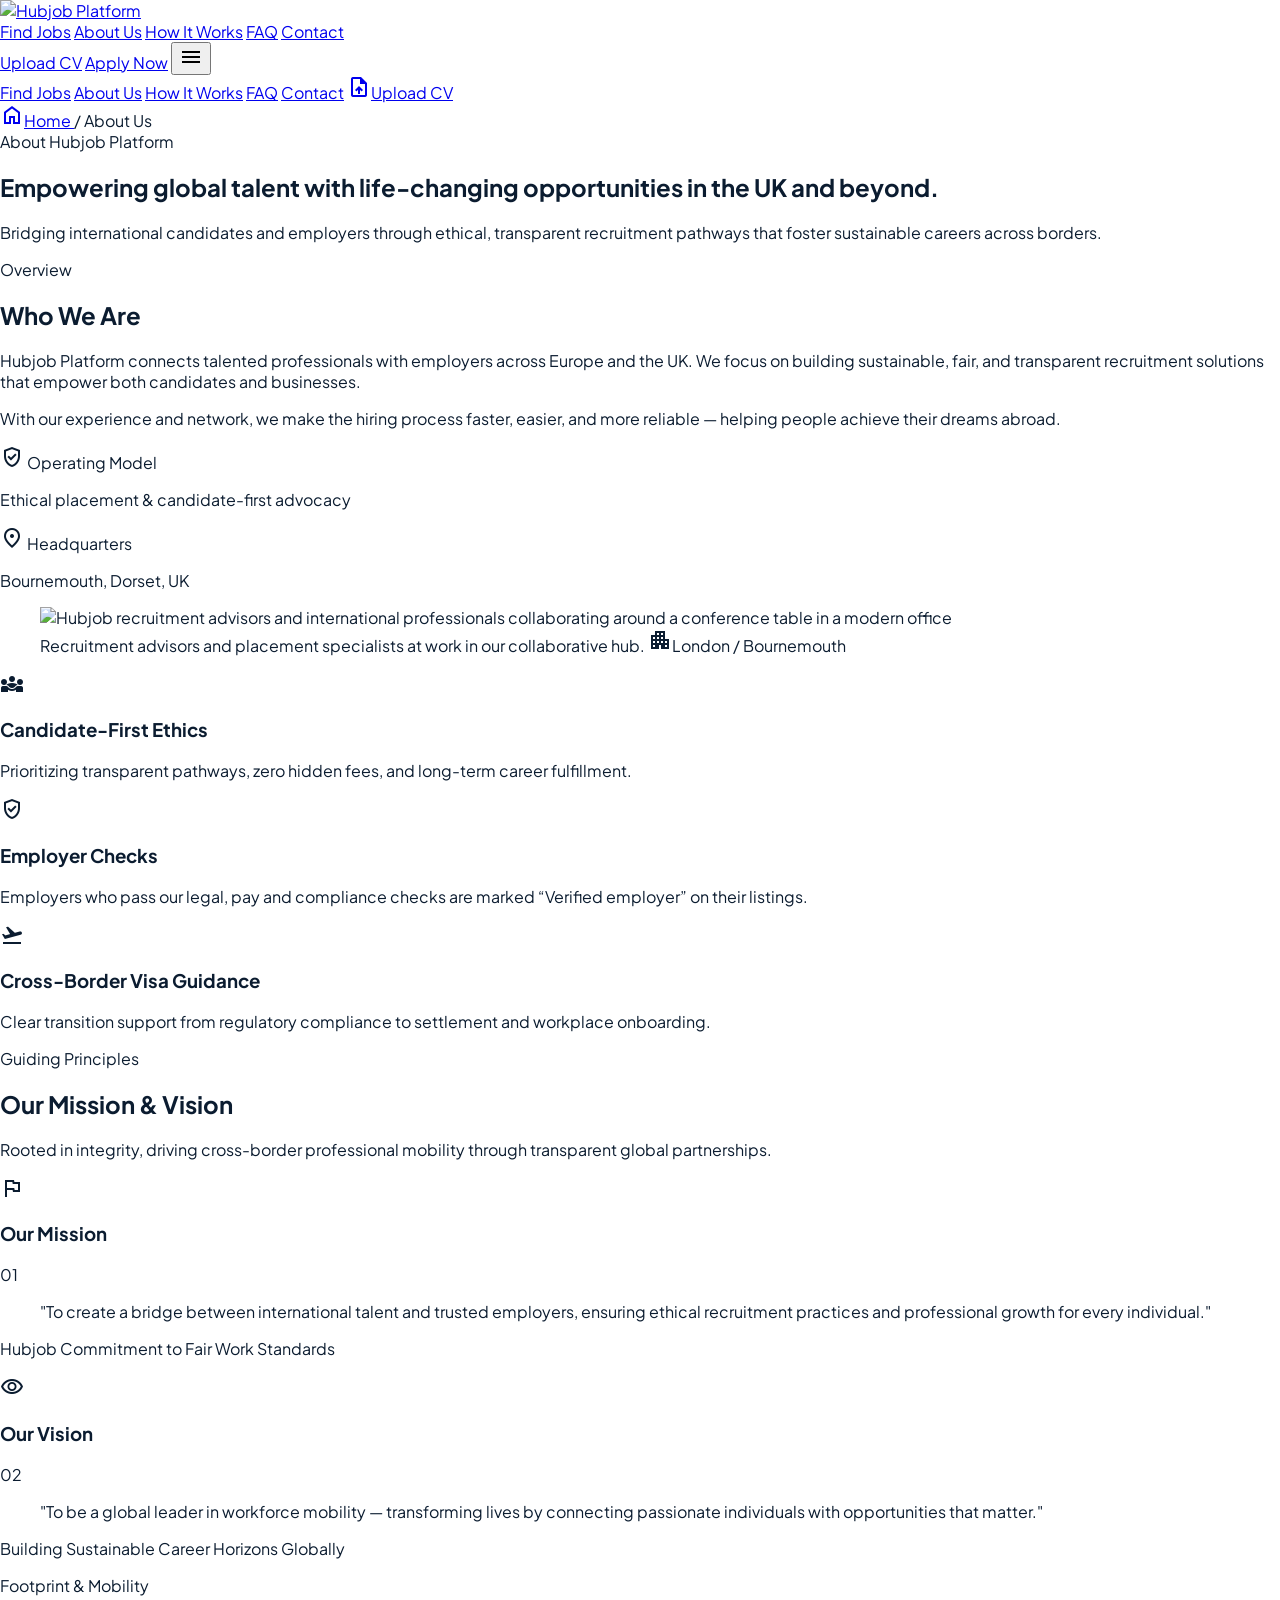
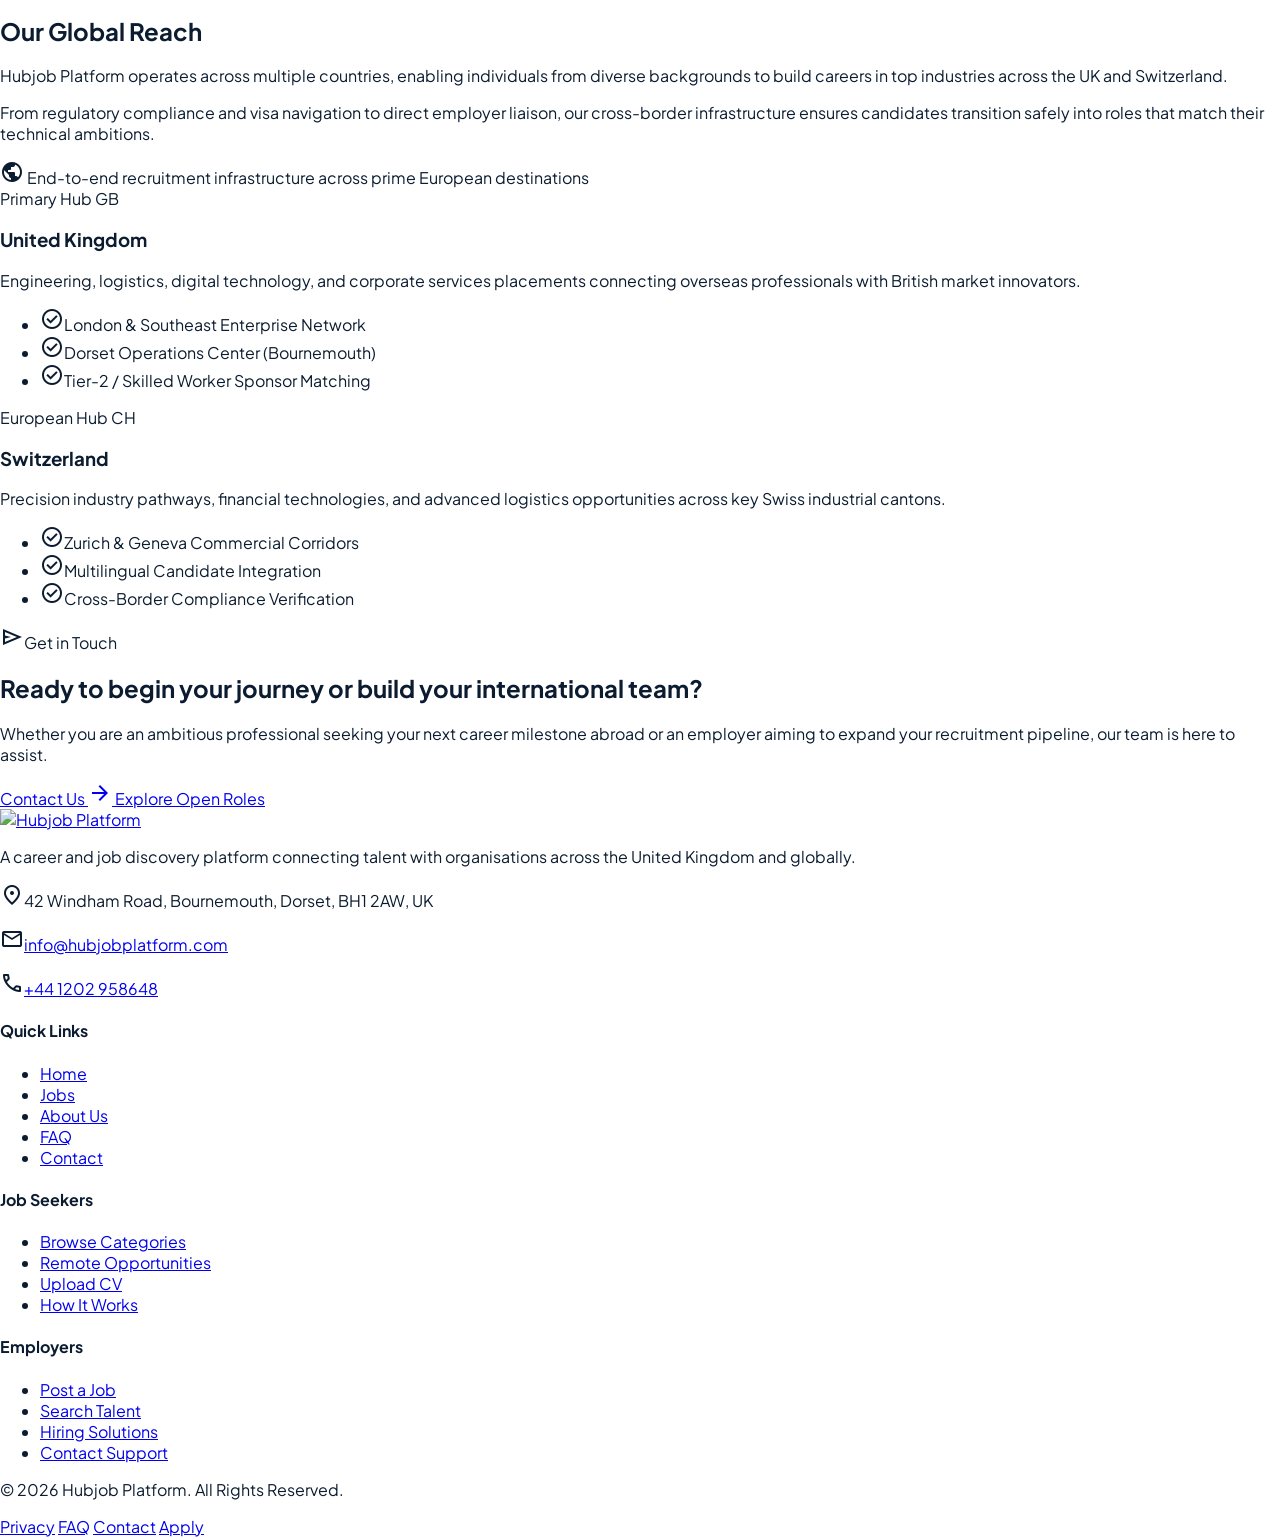
==== commit 8ebc346a: "d" ====
--- a/about.html
+++ b/about.html
@@ -4,7 +4,7 @@
 <meta charset="utf-8"/>
 <meta content="width=device-width, initial-scale=1.0" name="viewport"/>
 <title>About Us — Hubjob Platform</title>
-<meta content="Hubjob Platform bridges international candidates and verified employers through ethical, transparent recruitment across the UK and Europe." name="description"/>
+<meta content="Hubjob Platform bridges international candidates and employers through ethical, transparent recruitment across the UK and Europe." name="description"/>
 
 <!-- Google tag (gtag.js) -->
 <script async src="https://www.googletagmanager.com/gtag/js?id=AW-17786385681"></script>
@@ -29,7 +29,7 @@
 <header class="sticky top-0 z-50 w-full bg-white/95 backdrop-blur-md border-b border-surface-border">
 <div class="max-w-6xl mx-auto px-4 sm:px-6 h-16 flex items-center justify-between gap-4">
 <a aria-label="Hubjob Platform home" class="flex items-center flex-shrink-0" href="index.html">
-<img alt="Hubjob Platform" class="h-9 w-auto object-contain" src="static/images/logo22.png"/>
+<img alt="Hubjob Platform" class="h-9 w-auto object-contain" data-setting-src="logo_url" src="static/images/logo22.png"/>
 </a>
 <nav aria-label="Main" class="hidden md:flex items-center gap-6 lg:gap-7 text-[14px]">
 <a class="text-text-muted hover:text-primary transition-colors" href="jobs.html">Find Jobs</a>
@@ -80,7 +80,7 @@
 </h1>
 <div class="w-16 h-1 bg-secondary rounded-full mb-6"></div>
 <p class="text-base sm:text-lg text-text-muted leading-relaxed max-w-2xl">
-Bridging international candidates and verified employers through ethical, transparent recruitment pathways that foster sustainable careers across borders.
+Bridging international candidates and employers through ethical, transparent recruitment pathways that foster sustainable careers across borders.
 </p>
 </div>
 </div>
@@ -115,7 +115,7 @@
 <span class="material-symbols-outlined text-[18px]">location_on</span>
 <span class="text-[11px] font-bold uppercase tracking-wider text-slate-500">Headquarters</span>
 </div>
-<p class="text-[13px] font-semibold text-primary leading-snug">Bournemouth, Dorset, United Kingdom</p>
+<p class="text-[13px] font-semibold text-primary leading-snug" data-setting="address_region_line">Bournemouth, Dorset, United Kingdom</p>
 </div>
 </div>
 </div>
@@ -157,8 +157,8 @@
 <span class="material-symbols-outlined text-[22px]">gpp_good</span>
 </div>
 <div>
-<h3 class="text-sm font-bold text-primary mb-1">Verified Employer Network</h3>
-<p class="text-xs text-text-muted leading-relaxed">Direct partnerships with certified sponsors and compliant employers across the UK &amp; Europe.</p>
+<h3 class="text-sm font-bold text-primary mb-1">Employer Checks</h3>
+<p class="text-xs text-text-muted leading-relaxed">Employers who pass our legal, pay and compliance checks are marked “Verified employer” on their listings.</p>
 </div>
 </div>
 <div class="flex items-start gap-3.5 bg-white p-5 rounded-xl border border-slate-200/70 shadow-sm">
@@ -304,12 +304,12 @@
 <div class="max-w-6xl mx-auto px-4 sm:px-6 py-12 md:py-16">
 <div class="grid grid-cols-2 md:grid-cols-4 gap-8 mb-10 md:mb-12">
 <div class="col-span-2 md:col-span-1">
-<a class="inline-flex items-center mb-3" href="index.html"><img alt="Hubjob Platform" class="h-8 w-auto object-contain" src="static/images/logo22.png"/></a>
+<a class="inline-flex items-center mb-3" href="index.html"><img alt="Hubjob Platform" class="h-8 w-auto object-contain" data-setting-src="logo_url" src="static/images/logo22.png"/></a>
 <p class="text-xs text-text-muted leading-relaxed mb-4">A career and job discovery platform connecting talent with organisations across the United Kingdom and globally.</p>
 <div class="text-xs text-text-muted space-y-1.5">
-<p class="flex items-start gap-1.5"><span class="material-symbols-outlined text-[16px] text-primary">location_on</span><span>42 Windham Road, Bournemouth, Dorset, BH1 2AW, UK</span></p>
-<p class="flex items-center gap-1.5"><span class="material-symbols-outlined text-[16px] text-primary">mail</span><a class="hover:text-primary underline" href="mailto:info@hubjobplatform.com">info@hubjobplatform.com</a></p>
-<p class="flex items-center gap-1.5"><span class="material-symbols-outlined text-[16px] text-primary">call</span><a class="hover:text-primary" href="tel:+441202958648">+44 1202 958648</a></p>
+<p class="flex items-start gap-1.5"><span class="material-symbols-outlined text-[16px] text-primary">location_on</span><span data-setting="address_full">42 Windham Road, Bournemouth, Dorset, BH1 2AW, UK</span></p>
+<p class="flex items-center gap-1.5"><span class="material-symbols-outlined text-[16px] text-primary">mail</span><a class="hover:text-primary underline" data-setting="contact_email" data-setting-href="contact_email" href="mailto:info@hubjobplatform.com">info@hubjobplatform.com</a></p>
+<p class="flex items-center gap-1.5"><span class="material-symbols-outlined text-[16px] text-primary">call</span><a class="hover:text-primary" data-setting="contact_phone" data-setting-href="phone_href" href="tel:+441202958648">+44 1202 958648</a></p>
 </div>
 </div>
 <div>
@@ -326,7 +326,7 @@
 <h4 class="font-bold text-slate-900 mb-3 text-xs uppercase tracking-wider">Job Seekers</h4>
 <ul class="space-y-2 text-text-muted text-sm md:text-xs">
 <li><a class="hover:text-primary transition-colors" href="index.html#categories">Browse Categories</a></li>
-<li><a class="hover:text-primary transition-colors" href="jobs.html?work=remote">Remote Opportunities</a></li>
+<li><a class="hover:text-primary transition-colors" href="jobs.html?arrangement=remote">Remote Opportunities</a></li>
 <li><a class="hover:text-primary transition-colors" href="apply.html">Upload CV</a></li>
 <li><a class="hover:text-primary transition-colors" href="index.html#how-it-works">How It Works</a></li>
 </ul>
@@ -334,16 +334,17 @@
 <div>
 <h4 class="font-bold text-slate-900 mb-3 text-xs uppercase tracking-wider">Employers</h4>
 <ul class="space-y-2 text-text-muted text-sm md:text-xs">
-<li><a class="hover:text-primary transition-colors" href="mailto:info@hubjobplatform.com?subject=Post%20a%20Job">Post a Job</a></li>
-<li><a class="hover:text-primary transition-colors" href="mailto:info@hubjobplatform.com?subject=Talent%20Search">Search Talent</a></li>
+<li><a class="hover:text-primary transition-colors" data-setting-href="contact_email" href="mailto:info@hubjobplatform.com?subject=Post%20a%20Job">Post a Job</a></li>
+<li><a class="hover:text-primary transition-colors" data-setting-href="contact_email" href="mailto:info@hubjobplatform.com?subject=Talent%20Search">Search Talent</a></li>
 <li><a class="hover:text-primary transition-colors" href="about.html#global-reach">Hiring Solutions</a></li>
 <li><a class="hover:text-primary transition-colors" href="contact.html">Contact Support</a></li>
 </ul>
 </div>
 </div>
 <div class="pt-8 border-t border-slate-200 flex flex-col sm:flex-row items-center justify-between text-xs text-text-subtle gap-4 text-center">
-<p>© <span data-year>2025</span> Hubjob Platform. All Rights Reserved.</p>
+<p>© <span data-year>2025</span> <span data-setting="copyright_name">Hubjob Platform</span>. All Rights Reserved.</p>
 <div class="flex items-center gap-6">
+<a class="hover:text-slate-600 transition-colors" href="privacy.html">Privacy</a>
 <a class="hover:text-slate-600 transition-colors" href="faq.html">FAQ</a>
 <a class="hover:text-slate-600 transition-colors" href="contact.html">Contact</a>
 <a class="hover:text-slate-600 transition-colors" href="apply.html">Apply</a>
@@ -353,5 +354,6 @@
 </footer>
 
 <script src="assets/js/site.js"></script>
+<script src="assets/js/settings.js"></script>
 </body>
 </html>
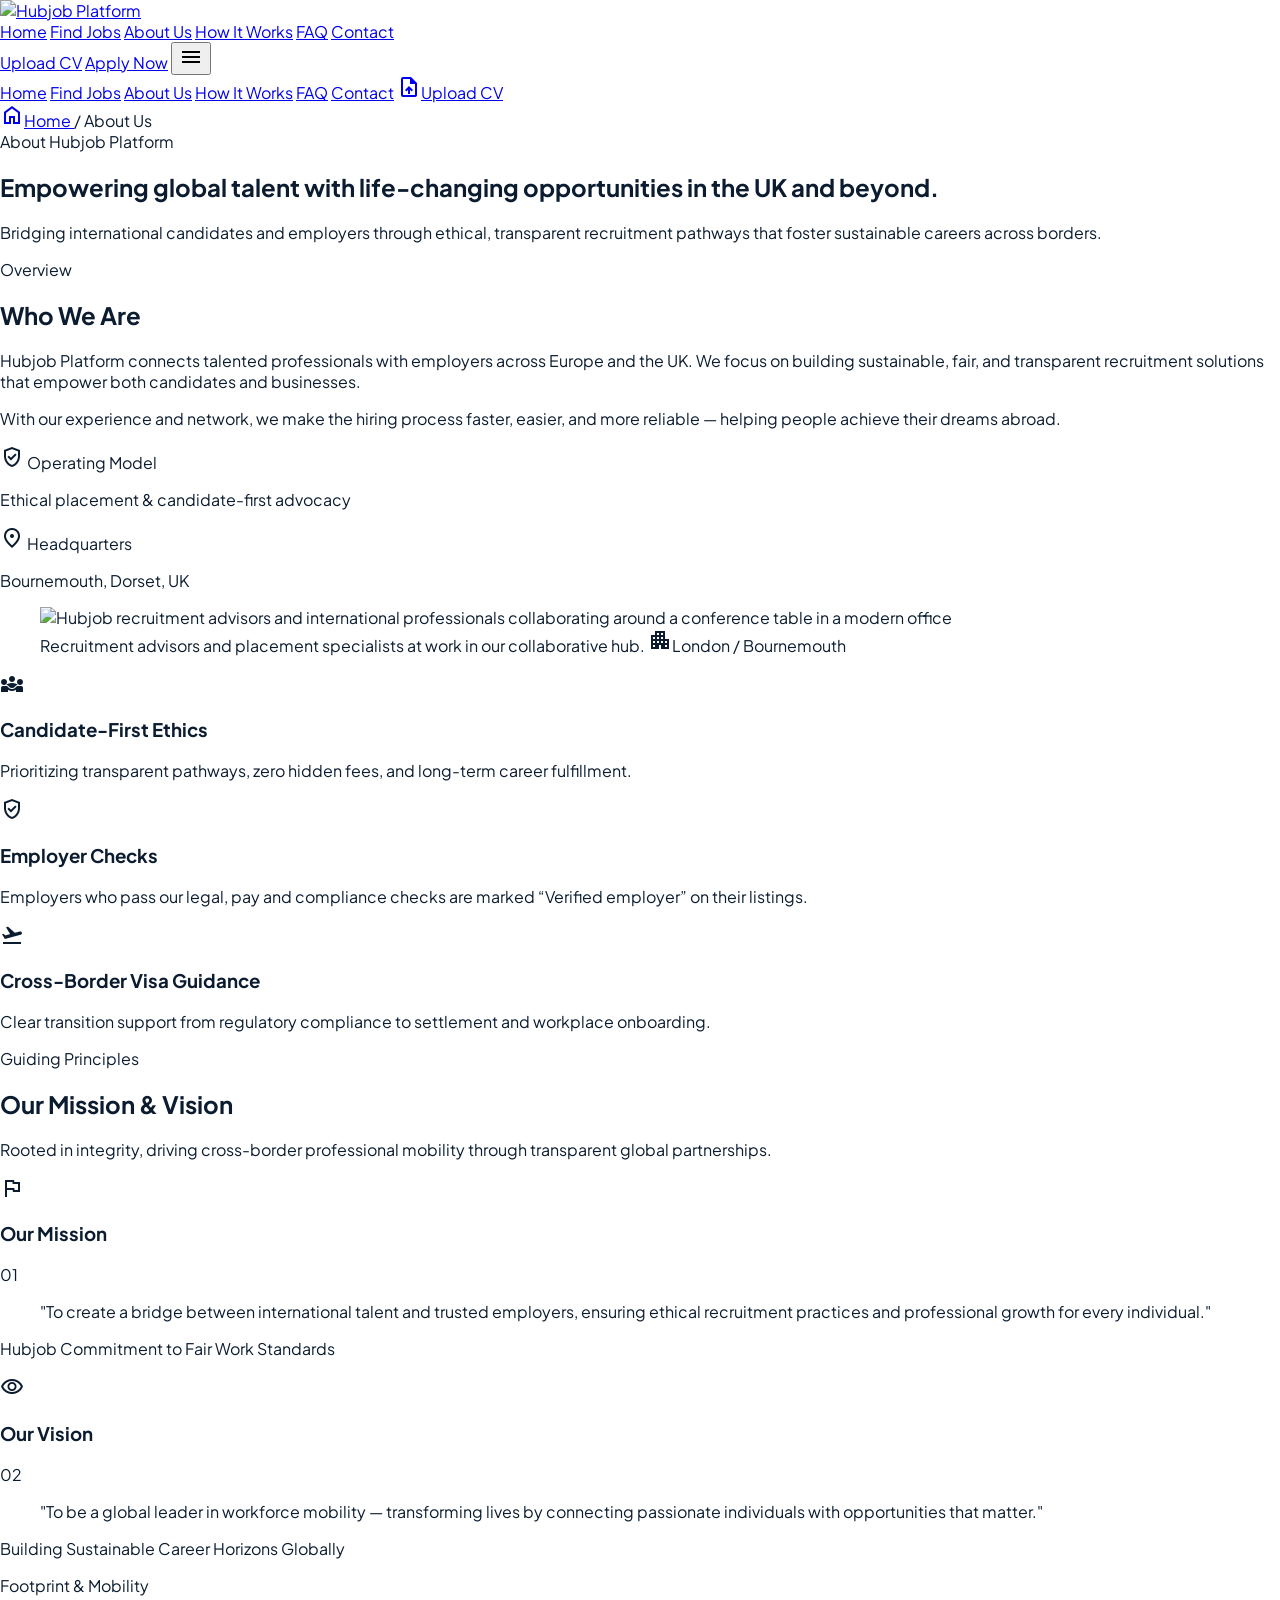
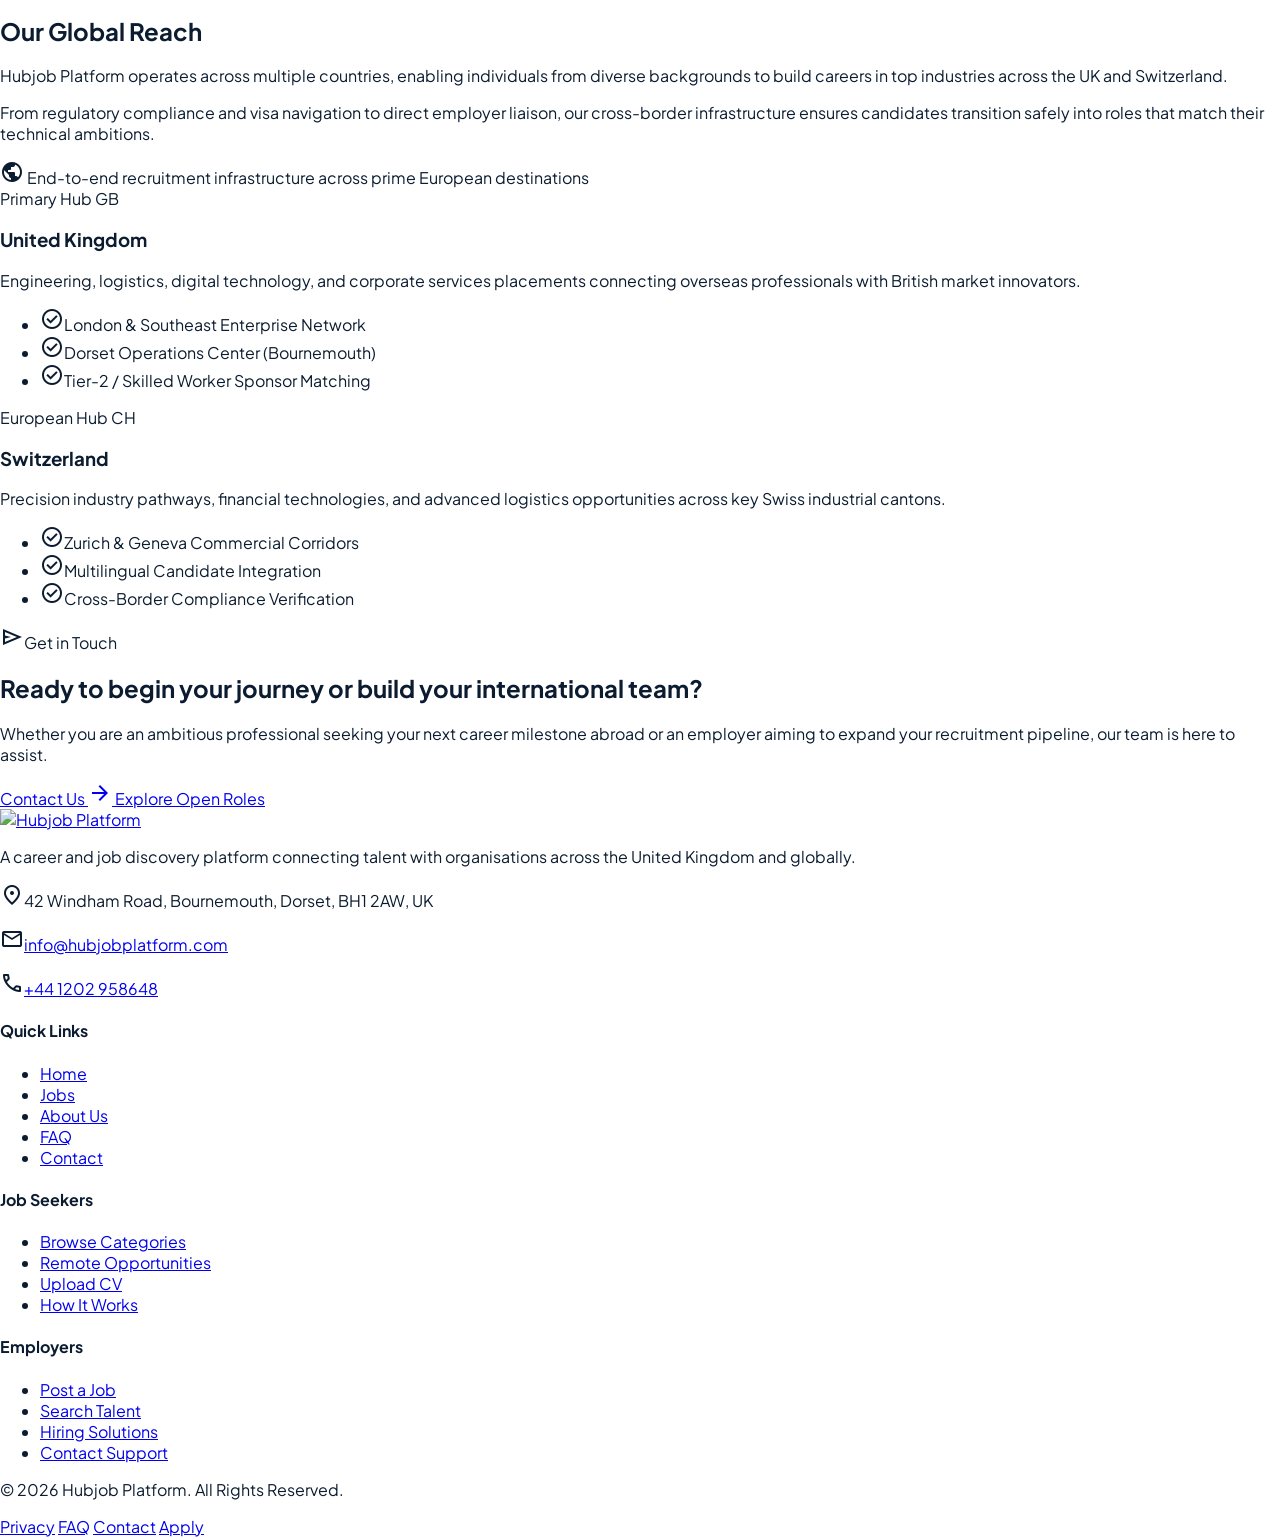
==== commit 36e78ba4: "d" ====
--- a/about.html
+++ b/about.html
@@ -32,6 +32,7 @@
 <img alt="Hubjob Platform" class="h-9 w-auto object-contain" data-setting-src="logo_url" src="static/images/logo22.png"/>
 </a>
 <nav aria-label="Main" class="hidden md:flex items-center gap-6 lg:gap-7 text-[14px]">
+<a class="text-text-muted hover:text-primary transition-colors" href="index.html">Home</a>
 <a class="text-text-muted hover:text-primary transition-colors" href="jobs.html">Find Jobs</a>
 <a aria-current="page" class="font-semibold text-secondary" href="about.html">About Us</a>
 <a class="text-text-muted hover:text-primary transition-colors" href="index.html#how-it-works">How It Works</a>
@@ -48,6 +49,7 @@
 </div>
 <div class="md:hidden hidden border-t border-surface-border bg-white" id="mobile-menu">
 <nav aria-label="Mobile" class="max-w-6xl mx-auto px-4 sm:px-6 py-2 flex flex-col text-[15px]">
+<a class="py-3 border-b border-slate-100 text-slate-700 hover:text-primary" href="index.html">Home</a>
 <a class="py-3 border-b border-slate-100 text-slate-700 hover:text-primary" href="jobs.html">Find Jobs</a>
 <a aria-current="page" class="py-3 border-b border-slate-100 font-semibold text-secondary" href="about.html">About Us</a>
 <a class="py-3 border-b border-slate-100 text-slate-700 hover:text-primary" href="index.html#how-it-works">How It Works</a>
@@ -353,7 +355,7 @@
 </div>
 </footer>
 
-<script src="assets/js/site.js"></script>
-<script src="assets/js/settings.js"></script>
+<script src="assets/js/site.js?v=2"></script>
+<script src="assets/js/settings.js?v=2"></script>
 </body>
 </html>
--- a/assets/css/site.css
+++ b/assets/css/site.css
@@ -26,6 +26,35 @@
 }
 .scrollbar-none::-webkit-scrollbar {
   display: none;
+}
+
+/* ===== Homepage hero: fills the screen below the 4rem sticky header ===== */
+.hero-fullscreen {
+  min-height: calc(100vh - 4rem);
+  min-height: calc(100svh - 4rem);
+  background-color: #0b1324;
+  background-image: url("../images/hero-bg.jpg");
+  background-size: cover;
+  background-position: center;
+}
+
+/* ===== Fade in on scroll (html.js is set in <head>, so content stays visible without JavaScript) ===== */
+.js .reveal {
+  opacity: 0;
+  transform: translateY(24px);
+  transition: opacity 0.6s ease, transform 0.6s ease;
+  transition-delay: var(--reveal-delay, 0ms);
+}
+.js .reveal.is-revealed {
+  opacity: 1;
+  transform: none;
+}
+@media (prefers-reduced-motion: reduce) {
+  .js .reveal {
+    opacity: 1;
+    transform: none;
+    transition: none;
+  }
 }
 
 /* ===== Floating apply button ===== */
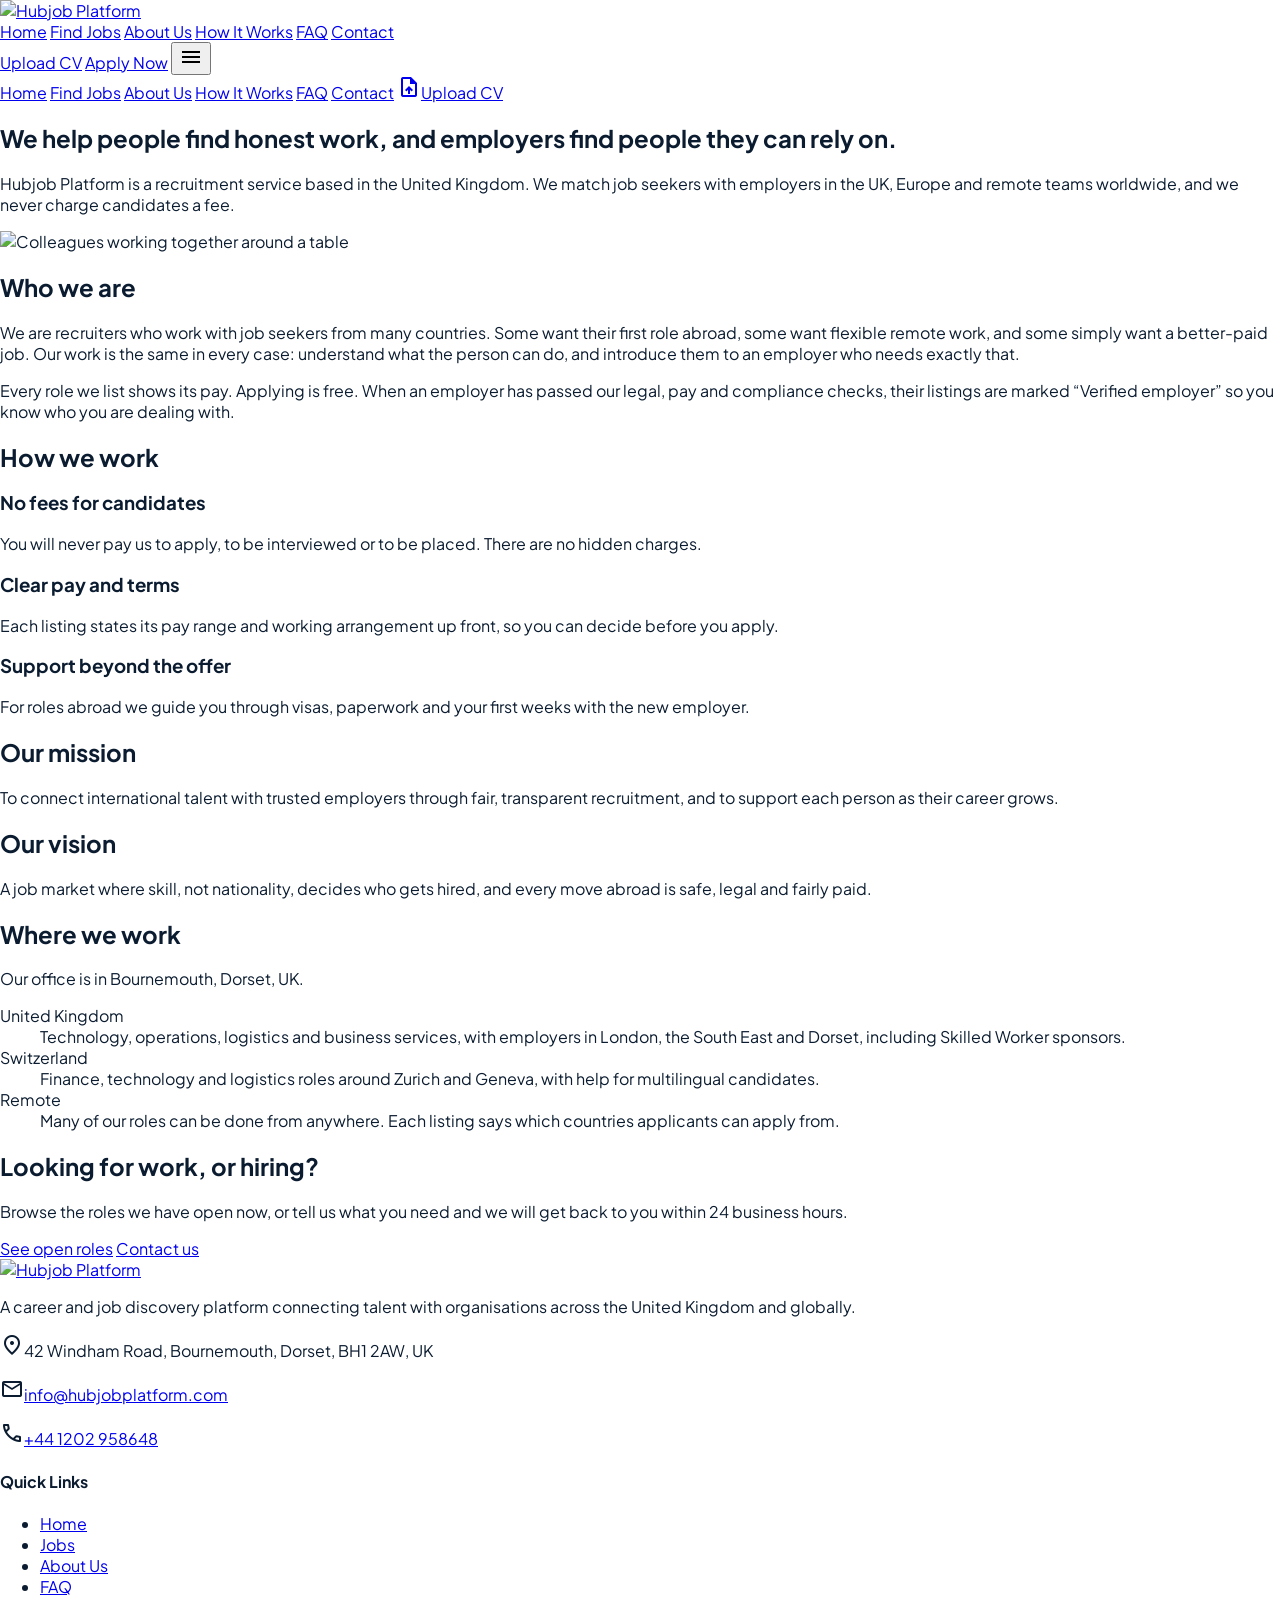
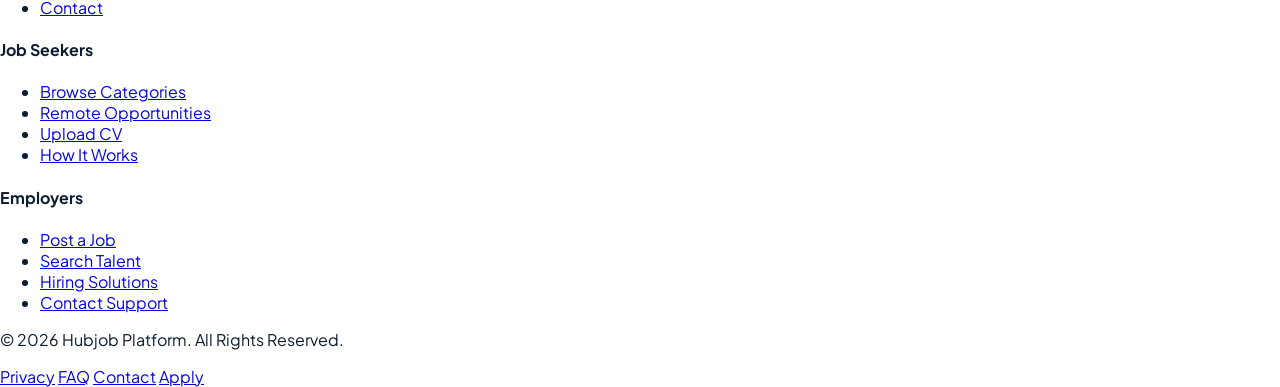
==== commit ac95a4bc: "xv" ====
--- a/about.html
+++ b/about.html
@@ -4,7 +4,7 @@
 <meta charset="utf-8"/>
 <meta content="width=device-width, initial-scale=1.0" name="viewport"/>
 <title>About Us — Hubjob Platform</title>
-<meta content="Hubjob Platform bridges international candidates and employers through ethical, transparent recruitment across the UK and Europe." name="description"/>
+<meta content="Hubjob Platform connects job seekers with trusted employers in the UK, Europe and remotely, with transparent pay and no fees for candidates." name="description"/>
 
 <!-- Google tag (gtag.js) -->
 <script async src="https://www.googletagmanager.com/gtag/js?id=AW-17786385681"></script>
@@ -19,9 +19,9 @@
 <link crossorigin="" href="https://fonts.gstatic.com" rel="preconnect"/>
 <link href="https://fonts.googleapis.com/css2?family=Plus+Jakarta+Sans:wght@400;500;600;700;800&amp;display=swap" rel="stylesheet"/>
 <link href="https://fonts.googleapis.com/css2?family=Material+Symbols+Outlined:opsz,wght,FILL,GRAD@20..48,100..700,0..1,-50..200&amp;display=block" rel="stylesheet"/>
-<link href="assets/css/site.css" rel="stylesheet"/>
+<link href="assets/css/site.css?v=3" rel="stylesheet"/>
 <script src="https://cdn.tailwindcss.com?plugins=forms"></script>
-<script src="assets/js/tailwind-config.js"></script>
+<script src="assets/js/tailwind-config.js?v=3"></script>
 </head>
 <body class="bg-white text-text-main font-sans antialiased selection:bg-slate-200">
 
@@ -62,239 +62,101 @@
 
 <main class="w-full">
 
-<!-- 1. Page hero -->
-<section class="w-full bg-gradient-to-b from-[#f5f8ff] via-[#f8faff] to-white border-b border-surface-border/60">
-<div class="max-w-6xl mx-auto px-4 sm:px-6 pt-8 pb-12 sm:pt-10 sm:pb-16 md:pt-14 md:pb-20">
-<nav aria-label="Breadcrumb" class="flex items-center gap-2 text-xs font-medium text-text-subtle mb-6">
-<a class="hover:text-primary transition-colors flex items-center gap-1" href="index.html">
-<span class="material-symbols-outlined text-[15px]">home</span><span>Home</span>
-</a>
-<span class="text-slate-300">/</span>
-<span class="text-secondary font-semibold">About Us</span>
-</nav>
-<div class="max-w-4xl">
-<div class="inline-flex items-center gap-2 px-3 py-1 rounded-full bg-orange-50 border border-orange-200/80 mb-5">
-<span class="w-1.5 h-1.5 rounded-full bg-secondary"></span>
-<span class="text-[11px] font-bold uppercase tracking-wider text-secondary">About Hubjob Platform</span>
-</div>
-<h1 class="text-3xl sm:text-4xl md:text-5xl font-extrabold text-primary tracking-tight leading-[1.18] mb-6">
-Empowering global talent with life-changing opportunities in the UK and beyond.
-</h1>
-<div class="w-16 h-1 bg-secondary rounded-full mb-6"></div>
-<p class="text-base sm:text-lg text-text-muted leading-relaxed max-w-2xl">
-Bridging international candidates and employers through ethical, transparent recruitment pathways that foster sustainable careers across borders.
-</p>
-</div>
-</div>
-</section>
-
-<!-- 2. Who we are -->
-<section class="w-full bg-white py-14 md:py-24">
+<!-- Intro -->
+<section class="w-full">
+<div class="max-w-6xl mx-auto px-4 sm:px-6 pt-14 pb-12 md:pt-24 md:pb-16">
+<h1 class="max-w-3xl text-4xl sm:text-5xl md:text-6xl font-extrabold text-primary tracking-tight leading-[1.08]">We help people find honest work, and employers find people they can rely on.</h1>
+<p class="mt-6 md:mt-8 max-w-2xl text-lg md:text-xl text-text-muted leading-relaxed"><span data-setting="site_name">Hubjob Platform</span> is a recruitment service based in the United Kingdom. We match job seekers with employers in the UK, Europe and remote teams worldwide, and we never charge candidates a fee.</p>
+</div>
+</section>
+
+<!-- Photo -->
+<section class="w-full">
 <div class="max-w-6xl mx-auto px-4 sm:px-6">
-<div class="grid grid-cols-1 lg:grid-cols-12 gap-10 lg:gap-14 items-center">
-<div class="lg:col-span-5 flex flex-col justify-between">
-<div>
-<div class="flex items-center gap-2 mb-3">
-<span class="h-px w-6 bg-secondary"></span>
-<span class="text-xs uppercase tracking-widest text-secondary font-bold">Overview</span>
-</div>
-<h2 class="text-2xl sm:text-3xl font-bold text-primary mb-5 tracking-tight">Who We Are</h2>
-<div class="space-y-4 text-text-muted text-[15px] sm:text-base leading-relaxed">
-<p>Hubjob Platform connects talented professionals with employers across Europe and the UK. We focus on building sustainable, fair, and transparent recruitment solutions that empower both candidates and businesses.</p>
-<p>With our experience and network, we make the hiring process faster, easier, and more reliable — helping people achieve their dreams abroad.</p>
-</div>
-</div>
-<div class="mt-8 pt-6 border-t border-slate-100 grid grid-cols-1 sm:grid-cols-2 gap-4">
-<div class="bg-surface-muted p-4 rounded-lg border border-slate-200/80">
-<div class="flex items-center gap-2 mb-1.5 text-secondary">
-<span class="material-symbols-outlined text-[18px]">verified_user</span>
-<span class="text-[11px] font-bold uppercase tracking-wider text-slate-500">Operating Model</span>
-</div>
-<p class="text-[13px] font-semibold text-primary leading-snug">Ethical placement &amp; candidate-first advocacy</p>
-</div>
-<div class="bg-surface-muted p-4 rounded-lg border border-slate-200/80">
-<div class="flex items-center gap-2 mb-1.5 text-secondary">
-<span class="material-symbols-outlined text-[18px]">location_on</span>
-<span class="text-[11px] font-bold uppercase tracking-wider text-slate-500">Headquarters</span>
-</div>
-<p class="text-[13px] font-semibold text-primary leading-snug" data-setting="address_region_line">Bournemouth, Dorset, United Kingdom</p>
-</div>
-</div>
-</div>
-<div class="lg:col-span-7">
-<figure class="relative bg-white p-2.5 rounded-2xl border border-slate-200/90 shadow-md shadow-slate-100">
-<div class="overflow-hidden rounded-xl aspect-[16/10] bg-surface-container-low">
-<img alt="Hubjob recruitment advisors and international professionals collaborating around a conference table in a modern office" class="w-full h-full object-cover transition-transform duration-500 hover:scale-[1.02]" loading="lazy" onerror="this.onerror=null;this.src='https://images.unsplash.com/photo-1600880292089-90a7e086ee0c?auto=format&amp;fit=crop&amp;w=1200&amp;q=80';" src="https://lh3.googleusercontent.com/aida/[base64]"/>
-</div>
-<figcaption class="pt-3 px-2 pb-1 flex flex-col sm:flex-row sm:items-center justify-between text-xs text-text-muted gap-2">
-<span class="flex items-start sm:items-center gap-2">
-<span class="w-2 h-2 mt-1 sm:mt-0 rounded-full bg-emerald-500 shrink-0"></span>
-<span>Recruitment advisors and placement specialists at work in our collaborative hub.</span>
-</span>
-<span class="text-slate-400 font-medium shrink-0 flex items-center gap-1">
-<span class="material-symbols-outlined text-[14px]">apartment</span>London / Bournemouth
-</span>
-</figcaption>
-</figure>
-</div>
-</div>
-</div>
-</section>
-
-<!-- 3. Trust & values strip -->
-<section class="w-full bg-[#f4f7fc] border-y border-surface-border/80 py-10">
+<img alt="Colleagues working together around a table" class="w-full aspect-[16/9] md:aspect-[21/9] object-cover rounded-2xl bg-slate-100" loading="lazy" src="https://images.unsplash.com/photo-1600880292089-90a7e086ee0c?auto=format&amp;fit=crop&amp;w=1600&amp;q=80"/>
+</div>
+</section>
+
+<!-- Who we are -->
+<section class="w-full py-16 md:py-24">
+<div class="max-w-6xl mx-auto px-4 sm:px-6 grid grid-cols-1 md:grid-cols-12 gap-6 md:gap-12">
+<h2 class="md:col-span-4 text-2xl md:text-3xl font-bold text-primary tracking-tight">Who we are</h2>
+<div class="md:col-span-8 space-y-5 text-base md:text-lg text-text-muted leading-relaxed">
+<p>We are recruiters who work with job seekers from many countries. Some want their first role abroad, some want flexible remote work, and some simply want a better-paid job. Our work is the same in every case: understand what the person can do, and introduce them to an employer who needs exactly that.</p>
+<p>Every role we list shows its pay. Applying is free. When an employer has passed our legal, pay and compliance checks, their listings are marked “Verified employer” so you know who you are dealing with.</p>
+</div>
+</div>
+</section>
+
+<!-- Principles -->
+<section class="w-full border-t border-slate-200 py-16 md:py-24">
 <div class="max-w-6xl mx-auto px-4 sm:px-6">
-<div class="grid grid-cols-1 md:grid-cols-3 gap-4 md:gap-6 lg:gap-8">
-<div class="flex items-start gap-3.5 bg-white p-5 rounded-xl border border-slate-200/70 shadow-sm">
-<div class="w-10 h-10 rounded-lg bg-orange-100/70 text-secondary flex items-center justify-center shrink-0">
-<span class="material-symbols-outlined text-[22px]">diversity_3</span>
-</div>
-<div>
-<h3 class="text-sm font-bold text-primary mb-1">Candidate-First Ethics</h3>
-<p class="text-xs text-text-muted leading-relaxed">Prioritizing transparent pathways, zero hidden fees, and long-term career fulfillment.</p>
-</div>
-</div>
-<div class="flex items-start gap-3.5 bg-white p-5 rounded-xl border border-slate-200/70 shadow-sm">
-<div class="w-10 h-10 rounded-lg bg-indigo-100/70 text-primary flex items-center justify-center shrink-0">
-<span class="material-symbols-outlined text-[22px]">gpp_good</span>
-</div>
-<div>
-<h3 class="text-sm font-bold text-primary mb-1">Employer Checks</h3>
-<p class="text-xs text-text-muted leading-relaxed">Employers who pass our legal, pay and compliance checks are marked “Verified employer” on their listings.</p>
-</div>
-</div>
-<div class="flex items-start gap-3.5 bg-white p-5 rounded-xl border border-slate-200/70 shadow-sm">
-<div class="w-10 h-10 rounded-lg bg-blue-100/70 text-blue-700 flex items-center justify-center shrink-0">
-<span class="material-symbols-outlined text-[22px]">flight_takeoff</span>
-</div>
-<div>
-<h3 class="text-sm font-bold text-primary mb-1">Cross-Border Visa Guidance</h3>
-<p class="text-xs text-text-muted leading-relaxed">Clear transition support from regulatory compliance to settlement and workplace onboarding.</p>
-</div>
-</div>
-</div>
-</div>
-</section>
-
-<!-- 4. Mission & vision -->
-<section class="w-full bg-white py-14 md:py-24">
-<div class="max-w-6xl mx-auto px-4 sm:px-6">
-<div class="text-center max-w-2xl mx-auto mb-10 md:mb-14">
-<span class="text-xs uppercase tracking-widest text-secondary font-bold block mb-2">Guiding Principles</span>
-<h2 class="text-2xl sm:text-3xl font-extrabold text-primary tracking-tight">Our Mission &amp; Vision</h2>
-<div class="w-12 h-0.5 bg-secondary mx-auto mt-4 mb-4"></div>
-<p class="text-sm text-text-muted">Rooted in integrity, driving cross-border professional mobility through transparent global partnerships.</p>
-</div>
-<div class="grid grid-cols-1 md:grid-cols-2 gap-6 md:gap-8">
-<div class="relative bg-gradient-to-br from-white to-[#fbfcfe] p-6 sm:p-8 md:p-10 rounded-2xl border border-slate-200/90 shadow-sm hover:shadow-md transition-shadow">
-<div class="flex items-center justify-between mb-6">
-<div class="flex items-center gap-3">
-<div class="w-10 h-10 rounded-lg bg-orange-50 border border-orange-200 flex items-center justify-center text-secondary">
-<span class="material-symbols-outlined text-[20px]">flag</span>
-</div>
-<h3 class="text-xl font-bold text-primary">Our Mission</h3>
-</div>
-<span class="text-2xl font-black text-secondary/30">01</span>
-</div>
-<blockquote class="text-[15px] sm:text-base text-text-muted leading-relaxed border-l-2 border-secondary pl-4 my-2 italic">
-"To create a bridge between international talent and trusted employers, ensuring ethical recruitment practices and professional growth for every individual."
-</blockquote>
-<p class="mt-6 text-xs text-slate-400">Hubjob Commitment to Fair Work Standards</p>
-</div>
-<div class="relative bg-gradient-to-br from-white to-[#fbfcfe] p-6 sm:p-8 md:p-10 rounded-2xl border border-slate-200/90 shadow-sm hover:shadow-md transition-shadow">
-<div class="flex items-center justify-between mb-6">
-<div class="flex items-center gap-3">
-<div class="w-10 h-10 rounded-lg bg-indigo-50 border border-indigo-200 flex items-center justify-center text-primary">
-<span class="material-symbols-outlined text-[20px]">visibility</span>
-</div>
-<h3 class="text-xl font-bold text-primary">Our Vision</h3>
-</div>
-<span class="text-2xl font-black text-secondary/30">02</span>
-</div>
-<blockquote class="text-[15px] sm:text-base text-text-muted leading-relaxed border-l-2 border-primary pl-4 my-2 italic">
-"To be a global leader in workforce mobility — transforming lives by connecting passionate individuals with opportunities that matter."
-</blockquote>
-<p class="mt-6 text-xs text-slate-400">Building Sustainable Career Horizons Globally</p>
-</div>
-</div>
-</div>
-</section>
-
-<!-- 5. Global reach -->
-<section class="w-full bg-[#f8faff] border-t border-surface-border py-14 md:py-24" id="global-reach">
-<div class="max-w-6xl mx-auto px-4 sm:px-6">
-<div class="grid grid-cols-1 lg:grid-cols-12 gap-10 lg:gap-14 items-start">
-<div class="lg:col-span-5">
-<div class="inline-flex items-center gap-2 px-3 py-1 rounded-full bg-slate-200/60 mb-4">
-<span class="text-[11px] font-bold uppercase tracking-wider text-primary">Footprint &amp; Mobility</span>
-</div>
-<h2 class="text-2xl sm:text-3xl font-extrabold text-primary mb-5 tracking-tight">Our Global Reach</h2>
-<p class="text-[15px] sm:text-base text-text-muted leading-relaxed mb-4">
-Hubjob Platform operates across multiple countries, enabling individuals from diverse backgrounds to build careers in top industries across the UK and Switzerland.
-</p>
-<p class="text-sm text-text-subtle leading-relaxed mb-6">
-From regulatory compliance and visa navigation to direct employer liaison, our cross-border infrastructure ensures candidates transition safely into roles that match their technical ambitions.
-</p>
-<div class="p-4 rounded-xl bg-white border border-slate-200 flex items-center gap-3">
-<span class="material-symbols-outlined text-secondary text-[24px]">public</span>
-<span class="text-xs font-semibold text-primary">End-to-end recruitment infrastructure across prime European destinations</span>
-</div>
-</div>
-<div class="lg:col-span-7 grid grid-cols-1 sm:grid-cols-2 gap-6">
-<div class="bg-white p-6 sm:p-7 rounded-2xl border border-slate-200 shadow-sm hover:border-slate-300 transition-all flex flex-col justify-between">
-<div>
-<div class="flex items-center justify-between mb-3">
-<span class="px-2.5 py-0.5 rounded text-[11px] font-bold uppercase tracking-wider bg-orange-100 text-secondary">Primary Hub</span>
-<span class="text-xs font-bold text-slate-400">GB</span>
-</div>
-<h3 class="text-lg font-bold text-primary mb-2">United Kingdom</h3>
-<p class="text-xs text-text-muted leading-relaxed mb-5">Engineering, logistics, digital technology, and corporate services placements connecting overseas professionals with British market innovators.</p>
-</div>
-<ul class="space-y-2.5 pt-4 border-t border-slate-100 text-xs text-text-muted font-medium">
-<li class="flex items-start gap-2"><span class="material-symbols-outlined text-emerald-600 text-[16px] shrink-0">check_circle</span><span>London &amp; Southeast Enterprise Network</span></li>
-<li class="flex items-start gap-2"><span class="material-symbols-outlined text-emerald-600 text-[16px] shrink-0">check_circle</span><span>Dorset Operations Center (Bournemouth)</span></li>
-<li class="flex items-start gap-2"><span class="material-symbols-outlined text-emerald-600 text-[16px] shrink-0">check_circle</span><span>Tier-2 / Skilled Worker Sponsor Matching</span></li>
-</ul>
-</div>
-<div class="bg-white p-6 sm:p-7 rounded-2xl border border-slate-200 shadow-sm hover:border-slate-300 transition-all flex flex-col justify-between">
-<div>
-<div class="flex items-center justify-between mb-3">
-<span class="px-2.5 py-0.5 rounded text-[11px] font-bold uppercase tracking-wider bg-indigo-100 text-primary">European Hub</span>
-<span class="text-xs font-bold text-slate-400">CH</span>
-</div>
-<h3 class="text-lg font-bold text-primary mb-2">Switzerland</h3>
-<p class="text-xs text-text-muted leading-relaxed mb-5">Precision industry pathways, financial technologies, and advanced logistics opportunities across key Swiss industrial cantons.</p>
-</div>
-<ul class="space-y-2.5 pt-4 border-t border-slate-100 text-xs text-text-muted font-medium">
-<li class="flex items-start gap-2"><span class="material-symbols-outlined text-emerald-600 text-[16px] shrink-0">check_circle</span><span>Zurich &amp; Geneva Commercial Corridors</span></li>
-<li class="flex items-start gap-2"><span class="material-symbols-outlined text-emerald-600 text-[16px] shrink-0">check_circle</span><span>Multilingual Candidate Integration</span></li>
-<li class="flex items-start gap-2"><span class="material-symbols-outlined text-emerald-600 text-[16px] shrink-0">check_circle</span><span>Cross-Border Compliance Verification</span></li>
-</ul>
-</div>
-</div>
-</div>
-</div>
-</section>
-
-<!-- 6. Get in touch -->
-<section class="w-full bg-white py-14 md:py-24 border-t border-surface-border">
-<div class="max-w-6xl mx-auto px-4 sm:px-6">
-<div class="bg-gradient-to-br from-[#070235] to-[#120a59] text-white rounded-2xl sm:rounded-3xl p-6 sm:p-12 md:p-16 shadow-xl relative overflow-hidden">
-<div class="absolute -right-20 -bottom-20 w-80 h-80 bg-secondary/15 rounded-full blur-3xl pointer-events-none"></div>
-<div class="absolute -left-20 -top-20 w-80 h-80 bg-blue-500/10 rounded-full blur-3xl pointer-events-none"></div>
-<div class="relative z-10 max-w-2xl">
-<div class="inline-flex items-center gap-2 px-3 py-1 rounded-full bg-white/10 text-orange-200 text-xs font-bold uppercase tracking-wider mb-5">
-<span class="material-symbols-outlined text-[15px]">send</span><span>Get in Touch</span>
-</div>
-<h2 class="text-2xl sm:text-3xl md:text-4xl font-extrabold tracking-tight leading-tight mb-4 text-white">Ready to begin your journey or build your international team?</h2>
-<p class="text-sm sm:text-base text-slate-300 leading-relaxed mb-8">Whether you are an ambitious professional seeking your next career milestone abroad or an employer aiming to expand your recruitment pipeline, our team is here to assist.</p>
-<div class="flex flex-col sm:flex-row sm:flex-wrap items-stretch sm:items-center gap-3 sm:gap-4">
-<a class="inline-flex items-center justify-center font-semibold text-sm text-white bg-secondary hover:bg-secondary-hover px-6 py-3.5 rounded-lg shadow-md transition-all hover:shadow-lg" href="contact.html">
-Contact Us <span class="material-symbols-outlined ml-2 text-[18px]">arrow_forward</span>
-</a>
-<a class="inline-flex items-center justify-center font-semibold text-sm text-white bg-white/10 hover:bg-white/20 border border-white/20 px-6 py-3.5 rounded-lg transition-all" href="jobs.html">Explore Open Roles</a>
-</div>
-</div>
+<h2 class="text-2xl md:text-3xl font-bold text-primary tracking-tight mb-10 md:mb-14">How we work</h2>
+<div class="grid grid-cols-1 md:grid-cols-3 gap-10 md:gap-12">
+<div class="border-t-2 border-primary pt-6">
+<h3 class="text-lg font-bold text-primary mb-3">No fees for candidates</h3>
+<p class="text-text-muted leading-relaxed">You will never pay us to apply, to be interviewed or to be placed. There are no hidden charges.</p>
+</div>
+<div class="border-t-2 border-primary pt-6">
+<h3 class="text-lg font-bold text-primary mb-3">Clear pay and terms</h3>
+<p class="text-text-muted leading-relaxed">Each listing states its pay range and working arrangement up front, so you can decide before you apply.</p>
+</div>
+<div class="border-t-2 border-primary pt-6">
+<h3 class="text-lg font-bold text-primary mb-3">Support beyond the offer</h3>
+<p class="text-text-muted leading-relaxed">For roles abroad we guide you through visas, paperwork and your first weeks with the new employer.</p>
+</div>
+</div>
+</div>
+</section>
+
+<!-- Mission & vision -->
+<section class="w-full bg-surface-muted py-16 md:py-24">
+<div class="max-w-6xl mx-auto px-4 sm:px-6 grid grid-cols-1 md:grid-cols-2 gap-12 md:gap-16">
+<div>
+<h2 class="text-sm font-semibold text-secondary mb-4">Our mission</h2>
+<p class="text-xl md:text-2xl font-semibold text-primary leading-snug">To connect international talent with trusted employers through fair, transparent recruitment, and to support each person as their career grows.</p>
+</div>
+<div>
+<h2 class="text-sm font-semibold text-secondary mb-4">Our vision</h2>
+<p class="text-xl md:text-2xl font-semibold text-primary leading-snug">A job market where skill, not nationality, decides who gets hired, and every move abroad is safe, legal and fairly paid.</p>
+</div>
+</div>
+</section>
+
+<!-- Where we work -->
+<section class="w-full py-16 md:py-24" id="global-reach">
+<div class="max-w-6xl mx-auto px-4 sm:px-6 grid grid-cols-1 md:grid-cols-12 gap-6 md:gap-12">
+<div class="md:col-span-4">
+<h2 class="text-2xl md:text-3xl font-bold text-primary tracking-tight">Where we work</h2>
+<p class="mt-4 text-text-muted leading-relaxed">Our office is in <span data-setting="address_region_line">Bournemouth, Dorset, United Kingdom</span>.</p>
+</div>
+<dl class="md:col-span-8 divide-y divide-slate-200 border-y border-slate-200">
+<div class="py-6 grid grid-cols-1 sm:grid-cols-3 gap-2 sm:gap-6">
+<dt class="font-bold text-primary">United Kingdom</dt>
+<dd class="sm:col-span-2 text-text-muted leading-relaxed">Technology, operations, logistics and business services, with employers in London, the South East and Dorset, including Skilled Worker sponsors.</dd>
+</div>
+<div class="py-6 grid grid-cols-1 sm:grid-cols-3 gap-2 sm:gap-6">
+<dt class="font-bold text-primary">Switzerland</dt>
+<dd class="sm:col-span-2 text-text-muted leading-relaxed">Finance, technology and logistics roles around Zurich and Geneva, with help for multilingual candidates.</dd>
+</div>
+<div class="py-6 grid grid-cols-1 sm:grid-cols-3 gap-2 sm:gap-6">
+<dt class="font-bold text-primary">Remote</dt>
+<dd class="sm:col-span-2 text-text-muted leading-relaxed">Many of our roles can be done from anywhere. Each listing says which countries applicants can apply from.</dd>
+</div>
+</dl>
+</div>
+</section>
+
+<!-- Closing -->
+<section class="w-full border-t border-slate-200 py-16 md:py-20">
+<div class="max-w-6xl mx-auto px-4 sm:px-6 flex flex-col md:flex-row md:items-center justify-between gap-8">
+<div class="max-w-xl">
+<h2 class="text-2xl md:text-3xl font-bold text-primary tracking-tight">Looking for work, or hiring?</h2>
+<p class="mt-3 text-text-muted leading-relaxed">Browse the roles we have open now, or tell us what you need and we will get back to you within <span data-setting="response_time">24 business hours</span>.</p>
+</div>
+<div class="flex flex-col sm:flex-row gap-3 shrink-0">
+<a class="inline-flex items-center justify-center px-6 py-3 rounded-md bg-secondary hover:bg-secondary-hover text-white text-sm font-semibold transition-colors" href="jobs.html">See open roles</a>
+<a class="inline-flex items-center justify-center px-6 py-3 rounded-md border border-slate-300 hover:border-primary text-primary text-sm font-semibold transition-colors" href="contact.html">Contact us</a>
 </div>
 </div>
 </section>
@@ -355,7 +217,7 @@
 </div>
 </footer>
 
-<script src="assets/js/site.js?v=2"></script>
-<script src="assets/js/settings.js?v=2"></script>
+<script src="assets/js/site.js?v=3"></script>
+<script src="assets/js/settings.js?v=3"></script>
 </body>
 </html>
--- a/assets/css/site.css
+++ b/assets/css/site.css
@@ -55,6 +55,14 @@
     transform: none;
     transition: none;
   }
+}
+
+/* FAQ accordion: the +/× icon replaces the browser's disclosure triangle */
+.faq-item > summary {
+  list-style: none;
+}
+.faq-item > summary::-webkit-details-marker {
+  display: none;
 }
 
 /* ===== Floating apply button ===== */
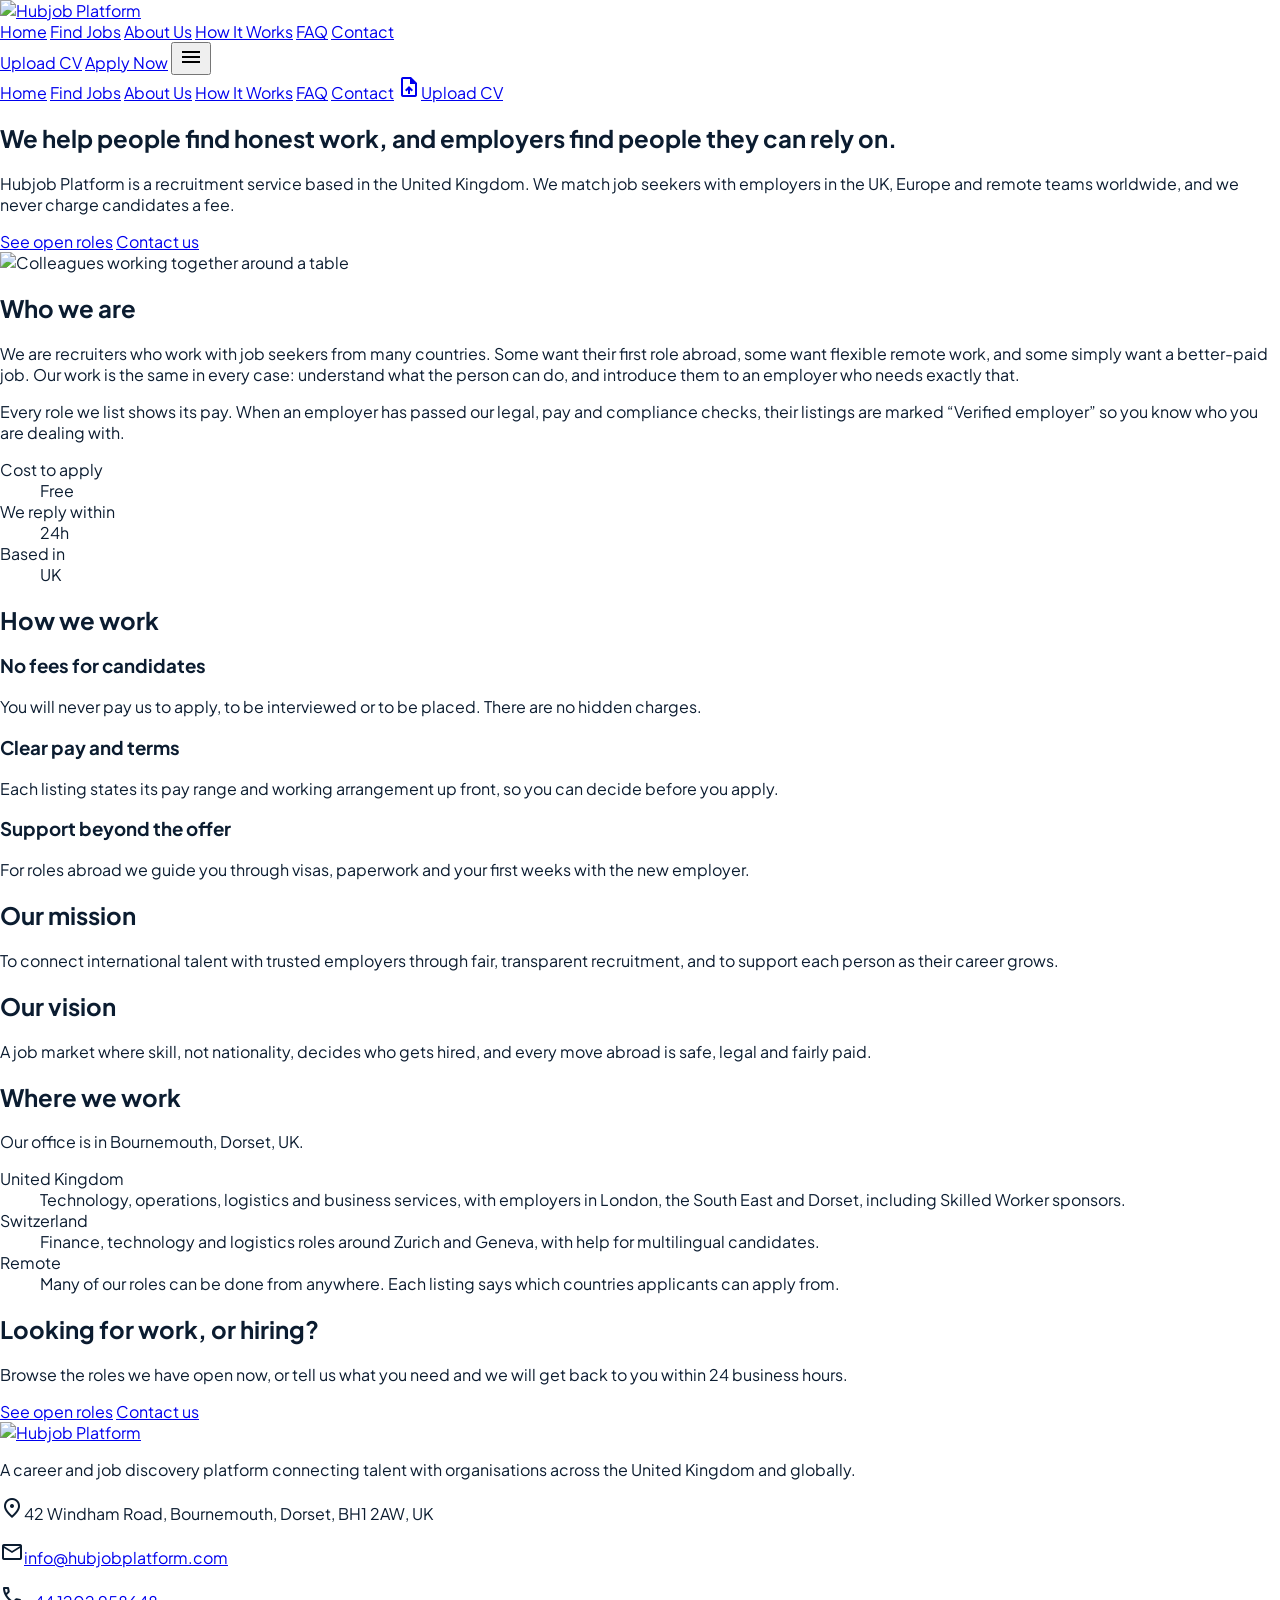
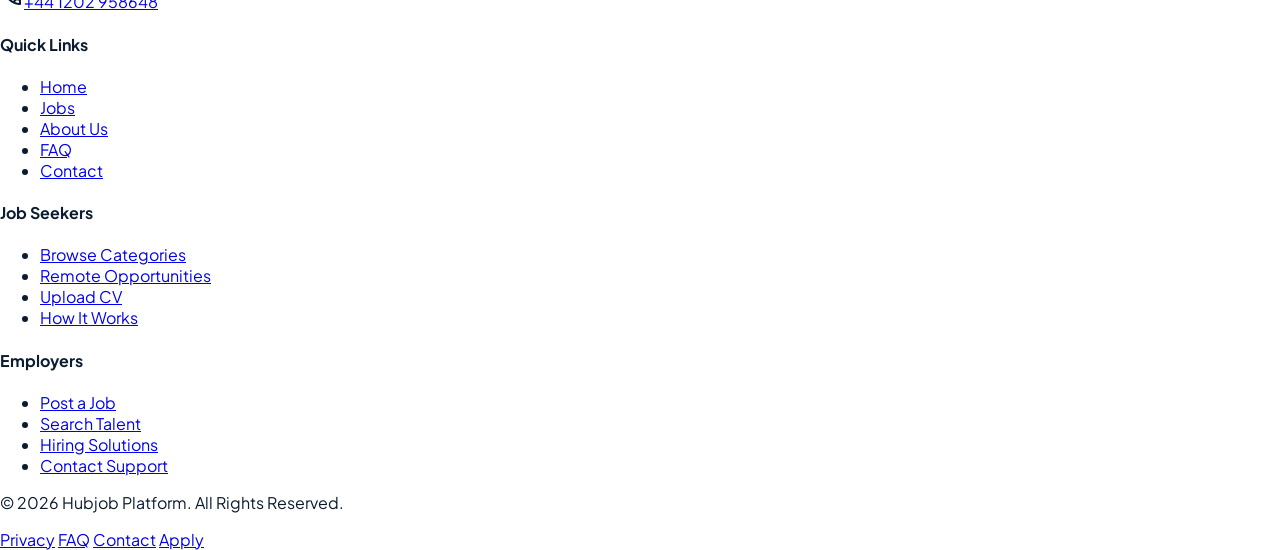
==== commit 80e9bc7c: "c" ====
--- a/about.html
+++ b/about.html
@@ -19,9 +19,9 @@
 <link crossorigin="" href="https://fonts.gstatic.com" rel="preconnect"/>
 <link href="https://fonts.googleapis.com/css2?family=Plus+Jakarta+Sans:wght@400;500;600;700;800&amp;display=swap" rel="stylesheet"/>
 <link href="https://fonts.googleapis.com/css2?family=Material+Symbols+Outlined:opsz,wght,FILL,GRAD@20..48,100..700,0..1,-50..200&amp;display=block" rel="stylesheet"/>
-<link href="assets/css/site.css?v=3" rel="stylesheet"/>
+<link href="assets/css/site.css?v=4" rel="stylesheet"/>
 <script src="https://cdn.tailwindcss.com?plugins=forms"></script>
-<script src="assets/js/tailwind-config.js?v=3"></script>
+<script src="assets/js/tailwind-config.js?v=4"></script>
 </head>
 <body class="bg-white text-text-main font-sans antialiased selection:bg-slate-200">
 
@@ -62,34 +62,41 @@
 
 <main class="w-full">
 
-<!-- Intro -->
+<!-- Intro: headline left, summary and actions right -->
 <section class="w-full">
-<div class="max-w-6xl mx-auto px-4 sm:px-6 pt-14 pb-12 md:pt-24 md:pb-16">
-<h1 class="max-w-3xl text-4xl sm:text-5xl md:text-6xl font-extrabold text-primary tracking-tight leading-[1.08]">We help people find honest work, and employers find people they can rely on.</h1>
-<p class="mt-6 md:mt-8 max-w-2xl text-lg md:text-xl text-text-muted leading-relaxed"><span data-setting="site_name">Hubjob Platform</span> is a recruitment service based in the United Kingdom. We match job seekers with employers in the UK, Europe and remote teams worldwide, and we never charge candidates a fee.</p>
-</div>
-</section>
-
-<!-- Photo -->
-<section class="w-full">
-<div class="max-w-6xl mx-auto px-4 sm:px-6">
-<img alt="Colleagues working together around a table" class="w-full aspect-[16/9] md:aspect-[21/9] object-cover rounded-2xl bg-slate-100" loading="lazy" src="https://images.unsplash.com/photo-1600880292089-90a7e086ee0c?auto=format&amp;fit=crop&amp;w=1600&amp;q=80"/>
-</div>
-</section>
-
-<!-- Who we are -->
-<section class="w-full py-16 md:py-24">
-<div class="max-w-6xl mx-auto px-4 sm:px-6 grid grid-cols-1 md:grid-cols-12 gap-6 md:gap-12">
-<h2 class="md:col-span-4 text-2xl md:text-3xl font-bold text-primary tracking-tight">Who we are</h2>
-<div class="md:col-span-8 space-y-5 text-base md:text-lg text-text-muted leading-relaxed">
+<div class="max-w-6xl mx-auto px-4 sm:px-6 pt-14 pb-14 md:pt-24 md:pb-20 grid grid-cols-1 lg:grid-cols-12 gap-8 lg:gap-16 lg:items-end">
+<h1 class="lg:col-span-7 text-4xl sm:text-5xl md:text-6xl font-extrabold text-primary tracking-tight leading-[1.08]">We help people find honest work, and employers find people they can rely on.</h1>
+<div class="lg:col-span-5">
+<p class="text-lg text-text-muted leading-relaxed"><span data-setting="site_name">Hubjob Platform</span> is a recruitment service based in the United Kingdom. We match job seekers with employers in the UK, Europe and remote teams worldwide, and we never charge candidates a fee.</p>
+<div class="mt-6 flex flex-wrap gap-3">
+<a class="inline-flex items-center justify-center px-5 py-3 rounded-md bg-secondary hover:bg-secondary-hover text-white text-sm font-semibold transition-colors" href="jobs.html">See open roles</a>
+<a class="inline-flex items-center justify-center px-5 py-3 rounded-md border border-slate-300 hover:border-primary text-primary text-sm font-semibold transition-colors" href="contact.html">Contact us</a>
+</div>
+</div>
+</div>
+</section>
+
+<!-- Who we are: photo beside the story, key facts underneath -->
+<section class="w-full pb-16 md:pb-24">
+<div class="max-w-6xl mx-auto px-4 sm:px-6 grid grid-cols-1 lg:grid-cols-12 gap-10 lg:gap-16 items-center">
+<img alt="Colleagues working together around a table" class="lg:col-span-6 w-full aspect-[4/3] object-cover rounded-2xl bg-slate-100" loading="lazy" src="https://images.unsplash.com/photo-1600880292089-90a7e086ee0c?auto=format&amp;fit=crop&amp;w=1200&amp;q=80"/>
+<div class="lg:col-span-6">
+<h2 class="text-2xl md:text-3xl font-bold text-primary tracking-tight">Who we are</h2>
+<div class="mt-5 space-y-4 text-base md:text-lg text-text-muted leading-relaxed">
 <p>We are recruiters who work with job seekers from many countries. Some want their first role abroad, some want flexible remote work, and some simply want a better-paid job. Our work is the same in every case: understand what the person can do, and introduce them to an employer who needs exactly that.</p>
-<p>Every role we list shows its pay. Applying is free. When an employer has passed our legal, pay and compliance checks, their listings are marked “Verified employer” so you know who you are dealing with.</p>
+<p>Every role we list shows its pay. When an employer has passed our legal, pay and compliance checks, their listings are marked “Verified employer” so you know who you are dealing with.</p>
+</div>
+<dl class="mt-8 grid grid-cols-3 gap-6 border-t border-slate-200 pt-6">
+<div><dt class="text-sm text-text-muted">Cost to apply</dt><dd class="mt-1 text-2xl font-extrabold text-primary">Free</dd></div>
+<div><dt class="text-sm text-text-muted">We reply within</dt><dd class="mt-1 text-2xl font-extrabold text-primary" data-setting="response_time_short">24h</dd></div>
+<div><dt class="text-sm text-text-muted">Based in</dt><dd class="mt-1 text-2xl font-extrabold text-primary">UK</dd></div>
+</dl>
 </div>
 </div>
 </section>
 
 <!-- Principles -->
-<section class="w-full border-t border-slate-200 py-16 md:py-24">
+<section class="w-full bg-surface-muted py-16 md:py-24">
 <div class="max-w-6xl mx-auto px-4 sm:px-6">
 <h2 class="text-2xl md:text-3xl font-bold text-primary tracking-tight mb-10 md:mb-14">How we work</h2>
 <div class="grid grid-cols-1 md:grid-cols-3 gap-10 md:gap-12">
@@ -110,15 +117,15 @@
 </section>
 
 <!-- Mission & vision -->
-<section class="w-full bg-surface-muted py-16 md:py-24">
+<section class="w-full bg-primary py-16 md:py-24">
 <div class="max-w-6xl mx-auto px-4 sm:px-6 grid grid-cols-1 md:grid-cols-2 gap-12 md:gap-16">
 <div>
-<h2 class="text-sm font-semibold text-secondary mb-4">Our mission</h2>
-<p class="text-xl md:text-2xl font-semibold text-primary leading-snug">To connect international talent with trusted employers through fair, transparent recruitment, and to support each person as their career grows.</p>
-</div>
-<div>
-<h2 class="text-sm font-semibold text-secondary mb-4">Our vision</h2>
-<p class="text-xl md:text-2xl font-semibold text-primary leading-snug">A job market where skill, not nationality, decides who gets hired, and every move abroad is safe, legal and fairly paid.</p>
+<h2 class="text-sm font-semibold text-orange-200 mb-4">Our mission</h2>
+<p class="text-xl md:text-2xl font-semibold text-white leading-snug">To connect international talent with trusted employers through fair, transparent recruitment, and to support each person as their career grows.</p>
+</div>
+<div>
+<h2 class="text-sm font-semibold text-orange-200 mb-4">Our vision</h2>
+<p class="text-xl md:text-2xl font-semibold text-white leading-snug">A job market where skill, not nationality, decides who gets hired, and every move abroad is safe, legal and fairly paid.</p>
 </div>
 </div>
 </section>
@@ -217,7 +224,7 @@
 </div>
 </footer>
 
-<script src="assets/js/site.js?v=3"></script>
-<script src="assets/js/settings.js?v=3"></script>
+<script src="assets/js/site.js?v=4"></script>
+<script src="assets/js/settings.js?v=4"></script>
 </body>
 </html>
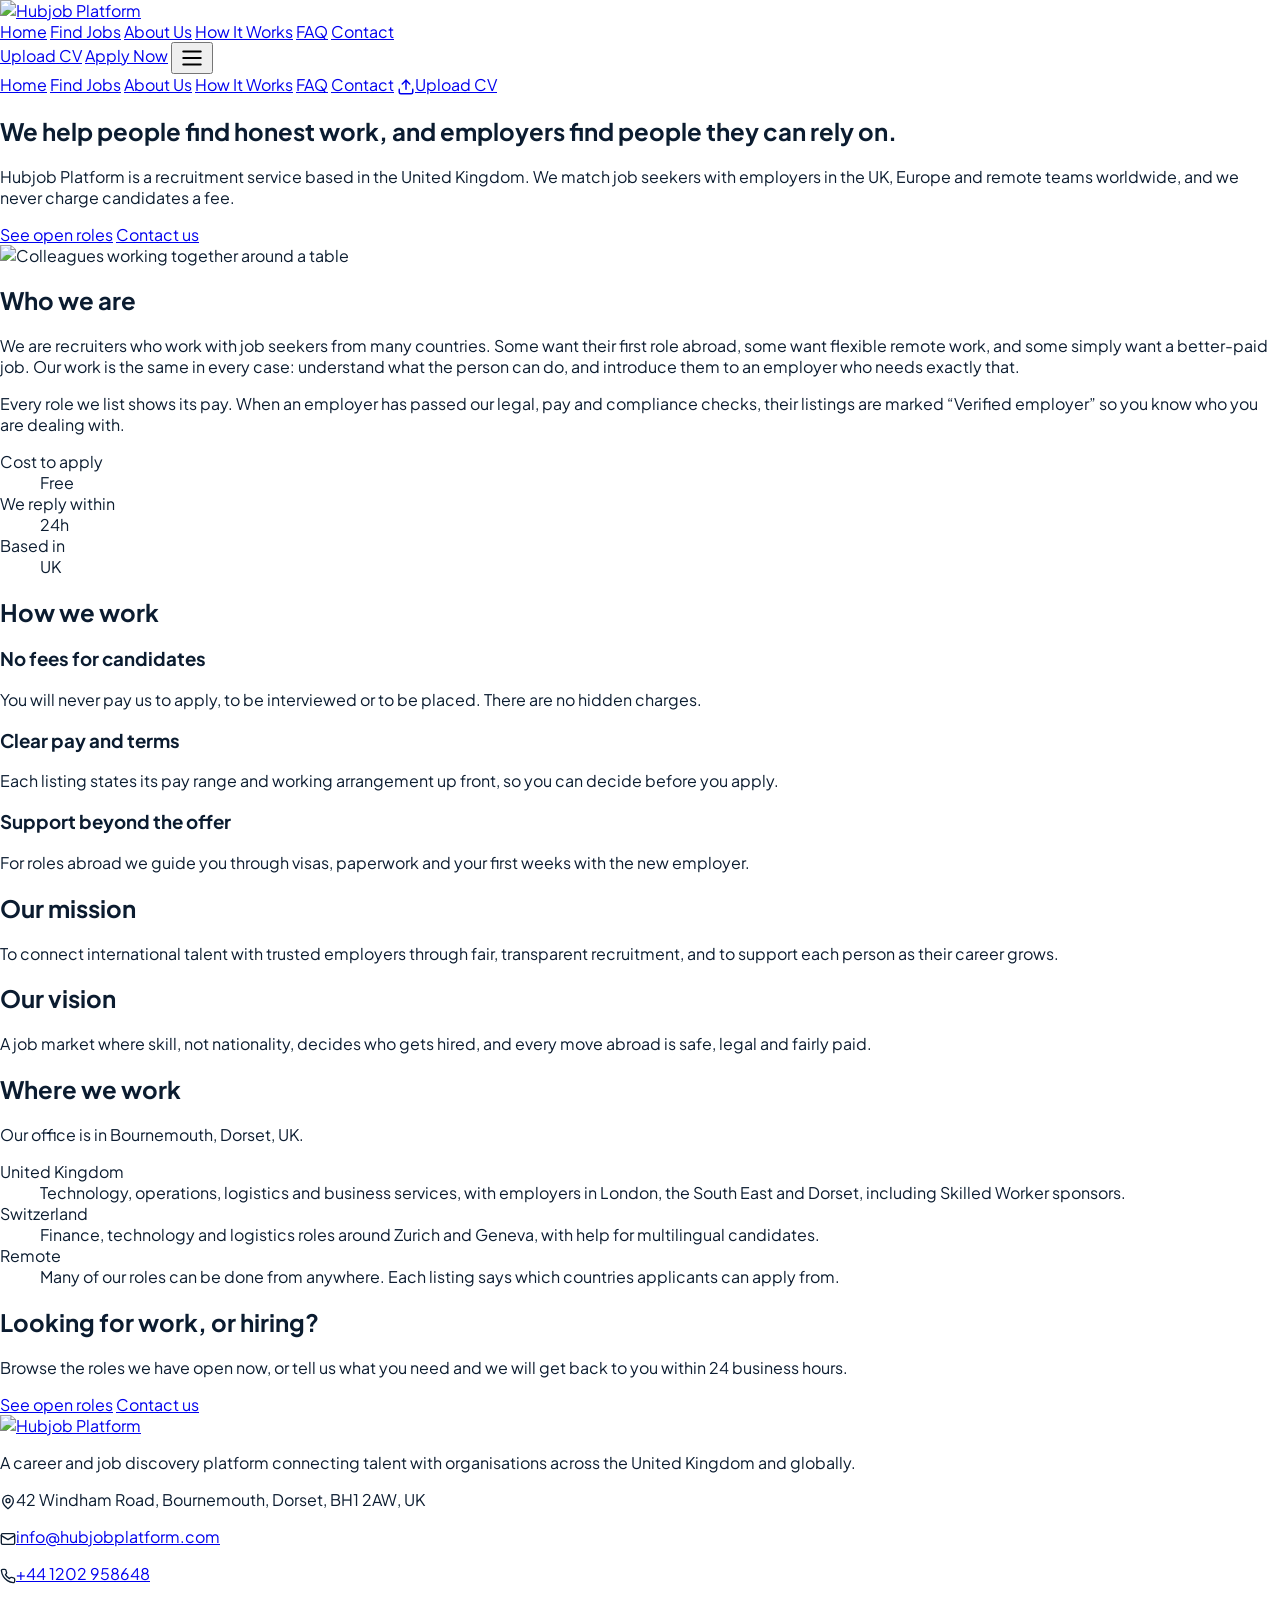
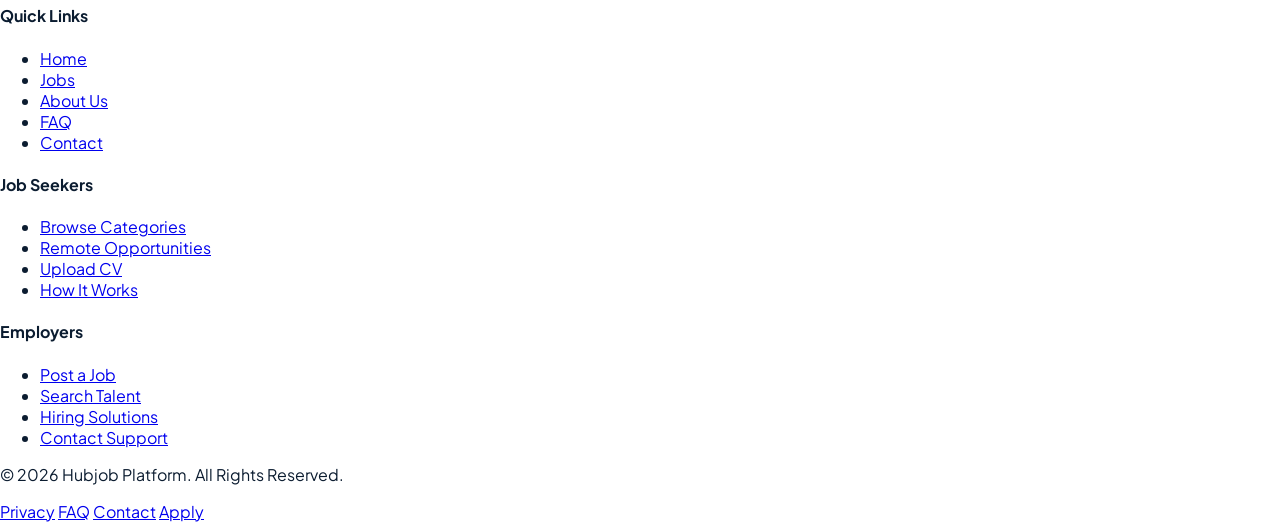
==== commit 7bf5def9: "g" ====
--- a/about.html
+++ b/about.html
@@ -18,10 +18,9 @@
 <link href="https://fonts.googleapis.com" rel="preconnect"/>
 <link crossorigin="" href="https://fonts.gstatic.com" rel="preconnect"/>
 <link href="https://fonts.googleapis.com/css2?family=Plus+Jakarta+Sans:wght@400;500;600;700;800&amp;display=swap" rel="stylesheet"/>
-<link href="https://fonts.googleapis.com/css2?family=Material+Symbols+Outlined:opsz,wght,FILL,GRAD@20..48,100..700,0..1,-50..200&amp;display=block" rel="stylesheet"/>
-<link href="assets/css/site.css?v=4" rel="stylesheet"/>
+<link href="assets/css/site.css?v=5" rel="stylesheet"/>
 <script src="https://cdn.tailwindcss.com?plugins=forms"></script>
-<script src="assets/js/tailwind-config.js?v=4"></script>
+<script src="assets/js/tailwind-config.js?v=5"></script>
 </head>
 <body class="bg-white text-text-main font-sans antialiased selection:bg-slate-200">
 
@@ -43,7 +42,7 @@
 <a class="hidden sm:inline-flex text-[14px] font-medium text-slate-700 hover:text-primary px-3 py-1.5 transition-colors" href="apply.html">Upload CV</a>
 <a class="inline-flex items-center justify-center text-[13px] font-semibold text-white bg-secondary hover:bg-secondary-hover px-4 py-2 rounded-md transition-colors shadow-sm" href="apply.html">Apply Now</a>
 <button aria-controls="mobile-menu" aria-expanded="false" aria-label="Open menu" class="md:hidden inline-flex items-center justify-center w-10 h-10 -mr-2 rounded-md text-primary hover:bg-slate-100 transition-colors" id="mobile-menu-toggle" type="button">
-<span class="material-symbols-outlined text-[26px]">menu</span>
+<svg class="hj-icon" width="26" height="26" viewBox="0 0 24 24" fill="none" stroke="currentColor" stroke-width="2" stroke-linecap="round" stroke-linejoin="round" aria-hidden="true" focusable="false"><path d="M4 6h16M4 12h16M4 18h16"/></svg>
 </button>
 </div>
 </div>
@@ -55,7 +54,7 @@
 <a class="py-3 border-b border-slate-100 text-slate-700 hover:text-primary" href="index.html#how-it-works">How It Works</a>
 <a class="py-3 border-b border-slate-100 text-slate-700 hover:text-primary" href="faq.html">FAQ</a>
 <a class="py-3 text-slate-700 hover:text-primary" href="contact.html">Contact</a>
-<a class="sm:hidden my-3 inline-flex items-center justify-center gap-2 rounded-md border border-slate-300 px-4 py-2.5 text-sm font-semibold text-primary" href="apply.html"><span class="material-symbols-outlined text-[18px]">upload_file</span>Upload CV</a>
+<a class="sm:hidden my-3 inline-flex items-center justify-center gap-2 rounded-md border border-slate-300 px-4 py-2.5 text-sm font-semibold text-primary" href="apply.html"><svg class="hj-icon" width="18" height="18" viewBox="0 0 24 24" fill="none" stroke="currentColor" stroke-width="2" stroke-linecap="round" stroke-linejoin="round" aria-hidden="true" focusable="false"><path d="M21 15v4a2 2 0 0 1-2 2H5a2 2 0 0 1-2-2v-4"/><path d="m17 8-5-5-5 5"/><path d="M12 3v12"/></svg>Upload CV</a>
 </nav>
 </div>
 </header>
@@ -178,9 +177,9 @@
 <a class="inline-flex items-center mb-3" href="index.html"><img alt="Hubjob Platform" class="h-8 w-auto object-contain" data-setting-src="logo_url" src="static/images/logo22.png"/></a>
 <p class="text-xs text-text-muted leading-relaxed mb-4">A career and job discovery platform connecting talent with organisations across the United Kingdom and globally.</p>
 <div class="text-xs text-text-muted space-y-1.5">
-<p class="flex items-start gap-1.5"><span class="material-symbols-outlined text-[16px] text-primary">location_on</span><span data-setting="address_full">42 Windham Road, Bournemouth, Dorset, BH1 2AW, UK</span></p>
-<p class="flex items-center gap-1.5"><span class="material-symbols-outlined text-[16px] text-primary">mail</span><a class="hover:text-primary underline" data-setting="contact_email" data-setting-href="contact_email" href="mailto:info@hubjobplatform.com">info@hubjobplatform.com</a></p>
-<p class="flex items-center gap-1.5"><span class="material-symbols-outlined text-[16px] text-primary">call</span><a class="hover:text-primary" data-setting="contact_phone" data-setting-href="phone_href" href="tel:+441202958648">+44 1202 958648</a></p>
+<p class="flex items-start gap-1.5"><svg class="hj-icon text-primary" width="16" height="16" viewBox="0 0 24 24" fill="none" stroke="currentColor" stroke-width="2" stroke-linecap="round" stroke-linejoin="round" aria-hidden="true" focusable="false"><path d="M20 10c0 6-8 12-8 12s-8-6-8-12a8 8 0 0 1 16 0Z"/><circle cx="12" cy="10" r="3"/></svg><span data-setting="address_full">42 Windham Road, Bournemouth, Dorset, BH1 2AW, UK</span></p>
+<p class="flex items-center gap-1.5"><svg class="hj-icon text-primary" width="16" height="16" viewBox="0 0 24 24" fill="none" stroke="currentColor" stroke-width="2" stroke-linecap="round" stroke-linejoin="round" aria-hidden="true" focusable="false"><rect x="2" y="4" width="20" height="16" rx="2"/><path d="m22 7-10 6L2 7"/></svg><a class="hover:text-primary underline" data-setting="contact_email" data-setting-href="contact_email" href="mailto:info@hubjobplatform.com">info@hubjobplatform.com</a></p>
+<p class="flex items-center gap-1.5"><svg class="hj-icon text-primary" width="16" height="16" viewBox="0 0 24 24" fill="none" stroke="currentColor" stroke-width="2" stroke-linecap="round" stroke-linejoin="round" aria-hidden="true" focusable="false"><path d="M22 16.92v3a2 2 0 0 1-2.18 2 19.79 19.79 0 0 1-8.63-3.07 19.5 19.5 0 0 1-6-6A19.79 19.79 0 0 1 2.12 4.18 2 2 0 0 1 4.11 2h3a2 2 0 0 1 2 1.72c.13.96.36 1.9.7 2.81a2 2 0 0 1-.45 2.11L8.09 9.91a16 16 0 0 0 6 6l1.27-1.27a2 2 0 0 1 2.11-.45c.91.34 1.85.57 2.81.7A2 2 0 0 1 22 16.92z"/></svg><a class="hover:text-primary" data-setting="contact_phone" data-setting-href="phone_href" href="tel:+441202958648">+44 1202 958648</a></p>
 </div>
 </div>
 <div>
@@ -224,7 +223,9 @@
 </div>
 </footer>
 
-<script src="assets/js/site.js?v=4"></script>
-<script src="assets/js/settings.js?v=4"></script>
+<script src="assets/js/icons.js?v=5"></script>
+<script src="assets/js/site.js?v=5"></script>
+<script src="assets/js/settings.js?v=5"></script>
+<script src="assets/js/live-chat.js?v=5"></script>
 </body>
 </html>
--- a/assets/css/site.css
+++ b/assets/css/site.css
@@ -15,10 +15,10 @@
   scroll-margin-top: 5rem;
 }
 
-.material-symbols-outlined {
-  font-variation-settings: "FILL" 0, "wght" 400, "GRAD" 0, "opsz" 24;
-  line-height: 1;
-  user-select: none;
+/* Inline SVG icons (assets/js/icons.js): drawn in the page, so no icon font has to download first. */
+.hj-icon {
+  flex: none;
+  vertical-align: middle;
 }
 
 .scrollbar-none {
@@ -76,6 +76,10 @@
   opacity: 1;
   transform: translateY(0);
   pointer-events: auto;
+}
+/* With live chat on, the Apply button stacks above the chat bubble instead of covering it. */
+html.hj-chat-on .floating-apply-btn {
+  bottom: 5.75rem;
 }
 .floating-apply-btn.is-hidden {
   opacity: 0;
